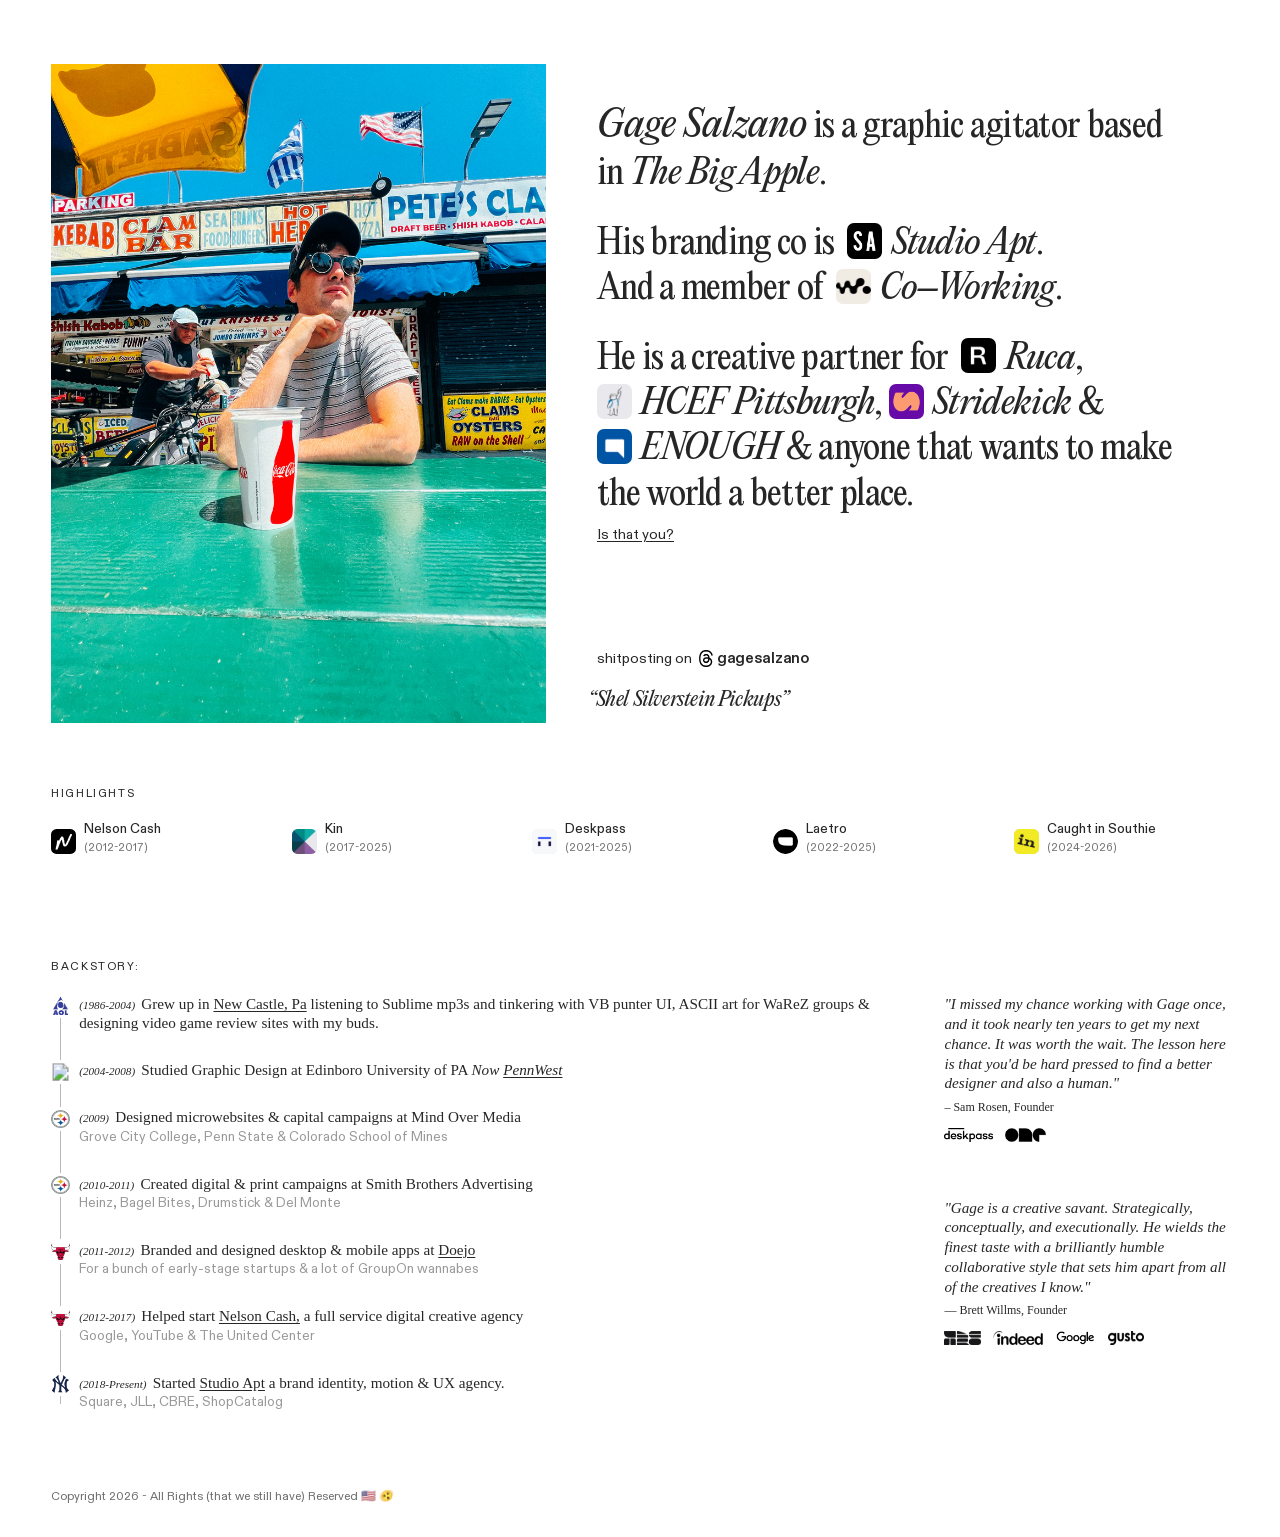
==== index.html @ 326da3ff "Align intro portrait with highlights and trim Co–Working copy. Co-authored-by: Cursor <cursoragent@c" ====
<!DOCTYPE html>
<html lang="en">
<head>
  <meta charset="UTF-8">
  <meta name="viewport" content="width=device-width, initial-scale=1.0">

  <!-- Google tag (gtag.js) -->
  <script async src="https://www.googletagmanager.com/gtag/js?id=G-MCFR2HFSX1"></script>
  <script>
    window.dataLayer = window.dataLayer || [];
    function gtag(){dataLayer.push(arguments);}
    gtag('js', new Date());
    gtag('config', 'G-MCFR2HFSX1', {
      page_title: document.title,
      page_location: window.location.href,
      send_page_view: true
    });
  </script>
  
  <!-- Primary Meta Tags -->
  <title>Gage Salzano – Creative Director</title>
  <meta name="title" content="Gage Salzano – Creative Director">
  <meta name="description" content="Brand & graphic designer based in New York City.">
  <meta name="author" content="Gage Salzano">
  <meta name="keywords" content="Gage Salzano, creative director, brand designer, graphic designer, New York City, Studio Apt, branding">
  <meta name="robots" content="index, follow">
  <meta name="theme-color" content="#ffffff">

  <!-- Open Graph / Facebook / iMessage / Slack -->
  <meta property="og:type" content="website">
  <meta property="og:site_name" content="Gage Salzano">
  <meta property="og:locale" content="en_US">
  <meta property="og:url" content="https://www.gagesalzano.com/">
  <meta property="og:title" content="Gage Salzano – Creative Director">
  <meta property="og:description" content="Brand & graphic designer based in New York City.">
  <meta property="og:image" content="https://www.gagesalzano.com/images/og-share.jpg">
  <meta property="og:image:secure_url" content="https://www.gagesalzano.com/images/og-share.jpg">
  <meta property="og:image:type" content="image/jpeg">
  <meta property="og:image:width" content="1200">
  <meta property="og:image:height" content="630">
  <meta property="og:image:alt" content="Gage Salzano at Coney Island">

  <!-- Twitter / X -->
  <meta name="twitter:card" content="summary_large_image">
  <meta name="twitter:title" content="Gage Salzano – Creative Director">
  <meta name="twitter:description" content="Brand & graphic designer based in New York City.">
  <meta name="twitter:image" content="https://www.gagesalzano.com/images/og-share.jpg">
  <meta name="twitter:image:alt" content="Gage Salzano at Coney Island">
  
  <!-- Favicon -->
  <link rel="icon" href="images/playstation-logo.ico" type="image/x-icon">
  <link rel="apple-touch-icon" href="images/playstation-logo.png">
  
  <!-- Canonical URL -->
  <link rel="canonical" href="https://www.gagesalzano.com/">
  
  <!-- Stylesheet -->
  <link rel="preload" href="fonts/DalaFlodaArabic-Medium-Web.woff2" as="font" type="font/woff2" crossorigin>
  <link rel="preload" href="fonts/Cargo-DiatypePlusVariable.woff2" as="font" type="font/woff2" crossorigin>
  <link rel="preload" href="fonts/PPEditorialNew-Italic.woff2" as="font" type="font/woff2" crossorigin>
  <link rel="stylesheet" href="css/styles.css?v=252">
</head>
<body>

<div class="container">
  <section class="intro">
    <div class="intro-header">
      <p class="intro-lede"><span class="lede-line"><span class="lede-name">Gage Salzano</span> <em class="lede-copy">is a graphic agitator based in</em> <span class="lede-city" id="lede-city" aria-live="polite">New York City</span>.</span><span class="lede-line"><em class="lede-copy">His branding co is</em> <a class="lede-link" href="https://www.studioapt.co" target="_blank" rel="noopener"><span class="lede-mark"><span class="lede-icon lede-icon--studio" aria-hidden="true"><img src="images/studioapt-mark.png" alt=""></span><span class="lede-title">Studio Apt</span></span></a>.<br><em class="lede-copy">And a member of</em> <a class="lede-link" href="https://coworking.fyi" target="_blank" rel="noopener"><span class="lede-mark"><span class="lede-icon lede-icon--coworking" aria-hidden="true"><img src="images/org-coworking.png?v=3" alt=""></span><span class="lede-title">Co–Working</span></span></a>.</span><span class="lede-line"><em class="lede-copy">He is a creative partner for</em> <a class="lede-link" href="https://www.ruca.co" target="_blank" rel="noopener"><span class="lede-mark"><span class="lede-icon" aria-hidden="true"><img src="images/org-ruca.png" alt=""></span><span class="lede-title">Ruca</span></span></a>, <a class="lede-link" href="https://homelessfund.org" target="_blank" rel="noopener"><span class="lede-mark"><span class="lede-icon lede-icon--hcef" aria-hidden="true"><img src="images/org-hcef.png?v=4" alt=""></span><span class="lede-title">HCEF Pittsburgh</span></span></a>, <a class="lede-link" href="https://www.stridekick.com" target="_blank" rel="noopener"><span class="lede-mark"><span class="lede-icon" aria-hidden="true"><img src="images/org-stridekick.jpg" alt=""></span><span class="lede-title">Stridekick</span></span></a> <em class="lede-copy">&</em> <a class="lede-link" href="https://www.enough2026.org" target="_blank" rel="noopener"><span class="lede-mark"><span class="lede-icon" aria-hidden="true"><img src="images/org-enough.png?v=2" alt=""></span><span class="lede-title">ENOUGH</span></span></a> <em class="lede-copy">& anyone that wants to make the world a better place.</em></span></p>
      <p class="closing-prompt"><a href="mailto:me@gagesalzano.com">Is that you?</a></p>
    </div>

    <aside class="intro-portrait">
      <figure class="portrait-figure">
        <div class="portrait-reveal">
          <img
            class="portrait-base"
            src="images/bioimage_display.jpg"
            srcset="images/bioimage_display.jpg 900w, images/bioimage_display_2x.jpg 1400w"
            sizes="(max-width: 900px) 100vw, 42vw"
            alt="Gage Salzano at Coney Island">
          <img
            class="portrait-alt"
            src="images/portrait-theylive.png?v=3"
            alt=""
            aria-hidden="true"
            decoding="async">
        </div>
      </figure>
    </aside>

    <a class="threads-post" id="threads-post" href="https://www.threads.com/@gagesalzano/post/DcQwWGxHKBl" target="_blank" rel="noopener">
      <span class="threads-label">
        <span class="threads-byline">shitposting on</span>
        <span class="threads-meta">
          <img src="images/threads-logo.png" alt="">
          <span class="threads-handle">gagesalzano</span>
        </span>
      </span>
      <span class="threads-quote" id="threads-quote"><span class="hang">“</span><span class="threads-quote-text" aria-live="polite">Shel Silverstein Pickups</span>”</span>
    </a>
  </section>

  <main class="content">

    <p class="section-title section-title--highlights">HIGHLIGHTS</p>

    <div class="clients-grid" aria-label="Organizations I've helped">
      <a href="https://www.nelsoncash.com" target="_blank" class="client-card">
        <span class="client-icon"><img src="images/org-nelsoncash.png?v=2" alt="Nelson Cash"></span>
        <span class="client-meta">
          <span class="client-name">Nelson Cash</span>
          <span class="client-date">(2012-2017)</span>
        </span>
        <span class="client-desc">Formed a design & marketing agency in Chicago that grew to 25+ people.</span>
      </a>

      <a href="https://www.kinhq.com" target="_blank" class="client-card">
        <span class="client-icon"><img src="images/org-kin.png" alt="Kin"></span>
        <span class="client-meta">
          <span class="client-name">Kin</span>
          <span class="client-date">(2017-2025)</span>
        </span>
        <span class="client-desc">Led product & marketing design for KinHR through a successful exit to Wagepoint.</span>
      </a>

      <a href="https://www.deskpass.com" target="_blank" class="client-card">
        <span class="client-icon"><img class="app-icon" src="images/org-deskpass.jpg" alt="Deskpass"></span>
        <span class="client-meta">
          <span class="client-name">Deskpass</span>
          <span class="client-date">(2021-2025)</span>
        </span>
        <span class="client-desc">Scaled design from a handful of cities to hundreds.</span>
      </a>

      <a href="https://www.laetro.com" target="_blank" class="client-card">
        <span class="client-icon client-icon--round"><img src="images/org-laetro.png?v=3" alt="Laetro"></span>
        <span class="client-meta">
          <span class="client-name">Laetro</span>
          <span class="client-date">(2022-2025)</span>
        </span>
        <span class="client-desc">Rebranded and supported design across many project teams.</span>
      </a>

      <a href="https://caughtinsouthie.com/" target="_blank" class="client-card">
        <span class="client-icon"><img src="images/org-cis.png?v=3" alt="Caught in Southie"></span>
        <span class="client-meta">
          <span class="client-name">Caught in Southie</span>
          <span class="client-date">(2024-2026)</span>
        </span>
        <span class="client-desc">Built a brand system for neighborhood expansion and ongoing marketing support.</span>
      </a>
    </div>

    <div class="bg-testimonials">
      <div class="bg-col">
        <p class="section-title">BACKSTORY:</p>

        <div class="timeline">
          <div class="timeline-item">
            <span class="timeline-date">(1986-2004)</span>
            <img src="images/AOL-logo.png" alt="AOL">
            Grew up in <a href="https://maps.app.goo.gl/Ko3u6KMEwzeQFgz67" target="_blank">New Castle, Pa</a> listening to Sublime mp3s and tinkering with VB punter UI, ASCII art for WaReZ groups & designing video game review sites with my buds.
          </div>

          <div class="timeline-item">
            <span class="timeline-date">(2004-2008)</span>
            <img src="images/edinboro-logo.jpg" alt="Edinboro">
            Studied Graphic Design at Edinboro University of PA <em>Now <a href="https://www.pennwest.edu" target="_blank">PennWest</a></em>
          </div>

          <div class="timeline-item">
            <span class="timeline-date">(2009)</span>
            <img src="images/steelers-logo.png" alt="Pittsburgh">
            Designed microwebsites & capital campaigns at Mind Over Media
            <br><span class="timeline-clients">Grove City College, Penn State & Colorado School of Mines</span>
          </div>

          <div class="timeline-item">
            <span class="timeline-date">(2010-2011)</span>
            <img src="images/steelers-logo.png" alt="Pittsburgh">
            Created digital & print campaigns at Smith Brothers Advertising
            <br><span class="timeline-clients">Heinz, Bagel Bites, Drumstick & Del Monte</span>
          </div>

          <div class="timeline-item">
            <span class="timeline-date">(2011-2012)</span>
            <img src="images/bulls-logo.png" alt="Chicago">
            Branded and designed desktop & mobile apps at <a href="https://doejo.com/" target="_blank">Doejo</a>
            <br><span class="timeline-clients">For a bunch of early-stage startups & a lot of GroupOn wannabes</span>
          </div>

          <div class="timeline-item">
            <span class="timeline-date">(2012-2017)</span>
            <img src="images/bulls-logo.png" alt="Chicago">
            Helped start <a href="https://www.nelsoncash.com/" target="_blank">Nelson Cash,</a> a full service digital creative agency
            <br><span class="timeline-clients">Google, YouTube & The United Center</span>
          </div>

          <div class="timeline-item">
            <span class="timeline-date">(2018-Present)</span>
            <img src="images/yankees-logo.png" alt="NYC">
            Started <a href="https://studioapt.co/" target="_blank">Studio Apt</a> a brand identity, motion & UX agency.
            <span class="timeline-clients">Square, JLL, CBRE, ShopCatalog</span>
          </div>
        </div>
      </div>

      <div class="testimonials-col">

        <div class="testimonials">
          <div class="testimonial">
            <p class="testimonial-quote">"I missed my chance working with Gage once, and it took nearly ten years to get my next chance. It was worth the wait. The lesson here is that you'd be hard pressed to find a better designer and also a human."</p>
            <p class="testimonial-author">– Sam Rosen, Founder</p>
            <div class="testimonial-logos">
              <img src="images/deskpass-logo.png" alt="Deskpass">
              <img src="images/one-design-logo.png" alt="One Design Company">
            </div>
          </div>

          <div class="testimonial">
            <p class="testimonial-quote">"Gage is a creative savant. Strategically, conceptually, and executionally. He wields the finest taste with a brilliantly humble collaborative style that sets him apart from all of the creatives I know."</p>
            <p class="testimonial-author">— Brett Willms, Founder</p>
            <div class="testimonial-logos">
              <img src="images/laetro-stacked-logo.png" alt="Laetro">
              <img src="images/indeed-logo.png" alt="Indeed">
              <img src="images/google-logo.png" alt="Google">
              <img src="images/gusto-logo.png" alt="Gusto">
            </div>
          </div>
        </div>
      </div>
    </div>

    <p class="footer"><span>Copyright 2026 - All Rights (that we still have) Reserved</span> 🇺🇸 🫨</p>
  </main>
</div>

<script>
(function () {
  var reveal = document.querySelector(".portrait-reveal");
  if (!reveal) return;

  function setPosition(clientX, clientY) {
    var rect = reveal.getBoundingClientRect();
    reveal.style.setProperty("--reveal-x", (clientX - rect.left) + "px");
    reveal.style.setProperty("--reveal-y", (clientY - rect.top) + "px");
  }

  function show() {
    reveal.classList.add("is-hovering");
  }

  function hide() {
    reveal.classList.remove("is-hovering");
  }

  reveal.addEventListener("mousemove", function (event) {
    setPosition(event.clientX, event.clientY);
    show();
  });

  reveal.addEventListener("mouseleave", hide);

  reveal.addEventListener("touchstart", function (event) {
    if (!event.touches.length) return;
    var touch = event.touches[0];
    setPosition(touch.clientX, touch.clientY);
    show();
  }, { passive: true });

  reveal.addEventListener("touchmove", function (event) {
    if (!event.touches.length) return;
    var touch = event.touches[0];
    setPosition(touch.clientX, touch.clientY);
    event.preventDefault();
  }, { passive: false });

  reveal.addEventListener("touchend", hide);
  reveal.addEventListener("touchcancel", hide);
})();

(function () {
  var postLink = document.getElementById("threads-post");
  var quoteText = document.querySelector(".threads-quote-text");
  if (!postLink || !quoteText) return;

  fetch("/api/threads-latest")
    .then(function (response) {
      if (!response.ok) throw new Error("Threads fetch failed");
      return response.json();
    })
    .then(function (data) {
      var posts = data.posts || (data.text && data.url ? [{ text: data.text, url: data.url }] : []);
      if (!posts.length) return;

      function showPost(index) {
        var post = posts[index];
        quoteText.textContent = post.text.replace(/\s+/g, " ").trim();
        postLink.href = post.url;
      }

      showPost(0);

      if (posts.length < 2) return;
      if (window.matchMedia("(prefers-reduced-motion: reduce)").matches) return;

      var index = 0;
      setInterval(function () {
        index = (index + 1) % posts.length;
        showPost(index);
      }, 4000);
    })
    .catch(function () {
      /* Keep the static fallback quote if the API is unavailable. */
    });
})();

(function () {
  var cityEl = document.getElementById("lede-city");
  if (!cityEl) return;

  var cities = [
    "New York City",
    "The Big Apple",
    "Gotham",
    "The City That Never Sleeps",
    "The City So Nice They Named It Twice",
    "The Concrete Jungle"
  ];
  var index = 0;

  if (window.matchMedia("(prefers-reduced-motion: reduce)").matches) return;

  setInterval(function () {
    index = (index + 1) % cities.length;
    cityEl.textContent = cities[index];
  }, 2800);
})();
</script>

</body>
</html>
---- css/styles.css ----
@font-face {
  font-family: "Guyot Text";
  src: url("https://type.cargo.site/files/GuyotText-Regular.woff") format("woff");
  font-style: normal;
  font-weight: normal;
}
@font-face {
  font-family: "Guyot Text";
  src: url("https://type.cargo.site/files/GuyotText-Italic.woff") format("woff");
  font-style: italic;
  font-weight: normal;
}
@font-face {
  font-family: "Diatype Variable";
  src: url("../fonts/Cargo-DiatypePlusVariable.woff2") format("woff2-variations"),
       url("../fonts/Cargo-DiatypePlusVariable.woff2") format("woff2");
  font-style: normal;
  font-weight: 200 1000;
  font-display: swap;
}
@font-face {
  font-family: "Dala Floda";
  src: url("../fonts/DalaFlodaArabic-Medium-Web.woff2") format("woff2");
  font-style: normal;
  font-weight: 400 700;
  font-display: swap;
}
@font-face {
  font-family: "Control Upright";
  src: url("../fonts/ControlUpright-Regular-Web.woff2") format("woff2");
  font-style: normal;
  font-weight: 400;
  font-display: swap;
}
@font-face {
  font-family: "PP Editorial New";
  src: url("../fonts/PPEditorialNew-Variable.woff2") format("woff2-variations"),
       url("../fonts/PPEditorialNew-Variable.woff2") format("woff2");
  font-style: normal;
  font-weight: 100 900;
  font-display: swap;
}
@font-face {
  font-family: "PP Editorial New";
  src: url("../fonts/PPEditorialNew-Italic.woff2") format("woff2");
  font-style: italic;
  font-weight: 400;
  font-display: swap;
}

* { box-sizing: border-box; margin: 0; padding: 0; }

:root {
  --page-pad-x: clamp(1.25rem, 4vw, 5rem);
  --page-pad-top: clamp(1.75rem, 5vw, 5rem);
  --page-pad-bottom: clamp(1.5rem, 3vw, 2rem);
  --intro-gap: clamp(1.5rem, 4vw, 5rem);
  --intro-line-gap: 1.5rem;
  --intro-lede-size: clamp(1.5rem, 3.8vw, 2.15rem);
  --lede-icon-size: clamp(1.68rem, 3.8vw, 2.2rem);
  --threads-size: clamp(1.05rem, 2.4vw, 1.25rem);
  --link-highlight: rgba(255, 248, 170, 0.85);
}

html, body {
  min-height: 100vh;
  max-width: 100%;
  overflow-x: clip;
  font-family: "Guyot Text", Georgia, serif;
  font-size: 16px;
  line-height: 1.45;
  color: rgba(0, 0, 0, 0.85);
  background: #fff;
  -webkit-font-smoothing: antialiased;
}

a {
  color: inherit;
  text-decoration: none;
}

a:active { opacity: 0.7; }

.content a:not(.client-card),
.closing-prompt a {
  box-decoration-break: clone;
  -webkit-box-decoration-break: clone;
  text-decoration: underline;
  text-underline-offset: 0.12em;
  transition: background-color 0.15s ease, color 0.15s ease;
}

.content a:not(.client-card):hover,
.content a:not(.client-card):focus-visible,
.closing-prompt a:hover,
.closing-prompt a:focus-visible {
  color: #000;
  background: var(--link-highlight);
  text-decoration: none;
}

.threads-post:hover,
.threads-post:focus-visible {
  color: inherit;
}

.container {
  width: 100%;
  max-width: 1400px;
  margin: 0 auto;
  padding: var(--page-pad-top) var(--page-pad-x) var(--page-pad-bottom);
  overflow-x: clip;
}

.intro {
  display: grid;
  grid-template-columns: minmax(0, 42%) minmax(0, 1fr);
  grid-template-rows: auto 1fr;
  grid-template-areas:
    "portrait header"
    "portrait threads";
  column-gap: var(--intro-gap);
  row-gap: 0.35rem;
  align-items: stretch;
  margin-bottom: 0;
  min-width: 0;
}

.intro-header {
  grid-area: header;
  display: flex;
  flex-direction: column;
  padding-top: clamp(0rem, 3vw, 3.5rem);
  padding-right: clamp(0rem, 3vw, 5rem);
  min-width: 0;
}

.intro-portrait {
  grid-area: portrait;
  min-width: 0;
  padding-left: 0;
  display: flex;
  flex-direction: column;
  justify-content: flex-end;
}

.portrait-figure {
  display: flex;
  flex-direction: column;
  align-items: flex-start;
  margin: 0;
  width: 100%;
}

.portrait-reveal {
  --reveal-x: -9999px;
  --reveal-y: -9999px;
  --reveal-r: clamp(5.5rem, 11vw, 8rem);
  position: relative;
  display: grid;
  width: 100%;
  aspect-ratio: 3 / 4;
  touch-action: none;
  -webkit-user-select: none;
  user-select: none;
}

.portrait-reveal img {
  grid-area: 1 / 1;
  width: 100%;
  height: 100%;
  display: block;
  object-fit: cover;
  object-position: center center;
}

.portrait-alt {
  pointer-events: none;
  -webkit-mask-image: radial-gradient(
    circle var(--reveal-r) at var(--reveal-x) var(--reveal-y),
    #000 0%,
    #000 82%,
    rgba(0, 0, 0, 0.45) 94%,
    transparent 100%
  );
  mask-image: radial-gradient(
    circle var(--reveal-r) at var(--reveal-x) var(--reveal-y),
    #000 0%,
    #000 82%,
    rgba(0, 0, 0, 0.45) 94%,
    transparent 100%
  );
  opacity: 0;
  transition: opacity 0.15s ease;
}

.portrait-reveal.is-hovering .portrait-alt {
  opacity: 1;
}

.intro-portrait picture {
  display: block;
  width: 100%;
}

.intro-portrait img {
  width: 100%;
  height: auto;
  display: block;
  object-fit: contain;
}

.photo-credit {
  margin-top: 0.35rem;
  font-family: "Diatype Variable", sans-serif;
  font-size: 0.75rem;
  color: rgba(0, 0, 0, 0.85);
}

.orgs-intro {
  font-family: "Diatype Variable", sans-serif;
  font-size: 0.9rem;
  line-height: 1.45;
  color: rgba(0, 0, 0, 0.85);
  margin: 5rem 0 1.25rem 0;
  max-width: 50%;
  text-align: left;
}

.threads-post {
  grid-area: threads;
  display: flex;
  flex-direction: column;
  align-items: flex-start;
  align-self: end;
  gap: 0.85rem;
  max-width: min(22rem, 100%);
  text-decoration: none;
  color: inherit;
  margin: 0 0 0 -1rem;
  border-radius: 12px;
  padding: 0.55rem 0.75rem 0.65rem 1rem;
  box-sizing: border-box;
  transition: background-color 0.15s ease;
}

.threads-post:hover,
.threads-post:focus-visible {
  background: var(--link-highlight);
}

.threads-label {
  display: inline-flex;
  flex-direction: row;
  flex-wrap: wrap;
  align-items: center;
  gap: 0.35rem;
}

.threads-byline {
  display: inline;
  font-family: "Diatype Variable", sans-serif;
  font-size: 0.9rem;
  font-style: normal;
  font-weight: 400;
  line-height: 1.35;
  color: rgba(0, 0, 0, 0.85);
  margin: 0;
}

.threads-meta {
  display: inline-flex;
  align-items: center;
  gap: 0.15rem;
  font-family: "Diatype Variable", sans-serif;
  font-size: 0.9rem;
  font-style: normal;
  font-weight: 400;
  line-height: 1.35;
  color: rgba(0, 0, 0, 0.85);
  margin: 0;
}

.threads-meta img {
  height: 1.05rem;
  width: auto;
  display: block;
}

.threads-handle {
  font-weight: 650;
  font-size: 1.08em;
  letter-spacing: -0.01em;
}

.threads-quote {
  display: block;
  font-family: "PP Editorial New", Georgia, serif;
  font-size: var(--threads-size);
  font-style: italic;
  font-weight: 400;
  line-height: 1.25;
  letter-spacing: -0.02em;
  color: rgba(0, 0, 0, 0.85);
  margin: 0.35rem 0 0 0;
  text-align: left;
}

.threads-quote .hang {
  margin-left: -0.45em;
}

.content {
  width: 100%;
  max-width: 100%;
  min-width: 0;
  overflow-x: clip;
}

h2 {
  font-family: "Dala Floda", Georgia, serif;
  font-weight: 500;
  font-size: 1.75rem;
  line-height: 1.05;
  letter-spacing: -0.01em;
  text-transform: lowercase;
  color: rgba(0, 0, 0, 0.85);
  margin-bottom: 1.1rem;
}

.intro-lede {
  font-family: "PP Editorial New", Georgia, serif;
  font-style: normal;
  font-weight: 400;
  font-size: var(--intro-lede-size);
  line-height: 1.32;
  letter-spacing: -0.02em;
  color: rgba(0, 0, 0, 0.85);
  margin: 0;
  max-width: 100%;
  min-width: 0;
  overflow-wrap: anywhere;
}

.lede-name {
  font-family: inherit;
  font-style: italic;
  font-weight: 400;
  font-size: 1.1em;
  letter-spacing: -0.01em;
  color: rgba(0, 0, 0, 0.85);
}

.lede-copy {
  font-style: normal;
  font-weight: 400;
}

.lede-copy:has(+ .lede-link) {
  margin-right: 0.18em;
}

.lede-city {
  font-style: italic;
  font-weight: 400;
  white-space: nowrap;
}

.lede-line {
  display: block;
}

.intro-lede > .lede-line + .lede-line {
  margin-top: var(--intro-line-gap);
}

.lede-link {
  position: relative;
  display: inline;
  padding: 0;
  margin: 0;
  white-space: nowrap;
  z-index: 0;
}

.lede-link::before {
  content: "";
  position: absolute;
  z-index: -1;
  border-radius: 10px;
  top: -0.22em;
  bottom: -0.1em;
  left: calc(-0.1em - 2px);
  right: calc(-0.1em - 2px);
  transform: translateY(-2px);
  background: transparent;
  transition: background-color 0.15s ease;
}

.lede-link:hover,
.lede-link:focus-visible {
  color: #000;
}

.lede-link:hover::before,
.lede-link:focus-visible::before {
  background: var(--link-highlight);
}

.lede-mark {
  display: inline;
  white-space: nowrap;
  vertical-align: baseline;
}

.lede-mark .lede-icon {
  display: inline-block;
  vertical-align: -0.14em;
  margin-right: 0.24em;
}

.lede-title {
  display: inline;
  font-style: italic;
}

.lede-icon {
  --lede-icon: var(--lede-icon-size);
  display: inline-block;
  vertical-align: -0.14em;
  width: var(--lede-icon);
  height: var(--lede-icon);
  margin: 0;
  border-radius: 7px;
  overflow: hidden;
  background: #e8e8ed;
  flex-shrink: 0;
}

.lede-icon img,
.lede-icon svg {
  width: 100%;
  height: 100%;
  display: block;
  object-fit: cover;
}

.lede-icon--contain {
  background: #fff;
}

.lede-icon--contain img {
  object-fit: contain;
  padding: 0.08rem;
  box-sizing: border-box;
}

.lede-icon--studio {
  background: #111;
}

.lede-icon--coworking {
  background: #f0ebe3;
}

.lede-icon--coworking img {
  object-fit: contain;
}

.lede-icon--hcef img {
  object-fit: contain;
  padding: 7%;
  box-sizing: border-box;
}

.lede-icon--mail {
  background: rgba(0, 0, 0, 0.85);
  color: #fff;
}

.lede-icon--mail svg {
  width: 70%;
  height: 70%;
}

hr {
  border: none;
  height: 1px;
  background: rgba(0, 0, 0, 0.85);
  margin: 6.5rem 0 0.5rem 0;
}

.content > hr:first-child {
  margin-top: 5rem;
}

.section-title {
  font-family: "Diatype Variable", sans-serif;
  font-weight: 400;
  font-size: 0.72rem;
  line-height: 1.2;
  letter-spacing: 0.14em;
  color: rgba(0, 0, 0, 0.85);
  margin-top: 0;
  margin-bottom: 1.25rem;
}

.section-title--highlights {
  margin-top: var(--page-pad-top);
}

.clients-grid {
  display: grid;
  grid-template-columns: repeat(5, minmax(0, 1fr));
  align-items: start;
  width: 100%;
  max-width: 100%;
  column-gap: clamp(0.75rem, 2vw, 2rem);
  row-gap: clamp(1rem, 2.5vw, 1.25rem);
  margin: 0 0 clamp(1.5rem, 4vw, 2.5rem);
}

.client-card {
  position: relative;
  display: flex;
  flex-direction: row;
  flex-wrap: wrap;
  align-items: flex-end;
  width: 100%;
  min-width: 0;
  gap: 0.35rem 0.5rem;
  text-align: left;
  text-decoration: none;
  padding-bottom: 0.25rem;
  overflow: visible;
}

.client-icon {
  --icon-size: 25px;
  position: relative;
  display: flex;
  align-items: center;
  justify-content: center;
  width: var(--icon-size);
  height: var(--icon-size);
  margin: 0;
  flex-shrink: 0;
  /* Apple continuous-corner approximation */
  border-radius: calc(var(--icon-size) * 0.2237);
  overflow: hidden;
  isolation: isolate;
  background: #e8e8ed;
  border: none;
  box-shadow: none;
  transition: transform 0.25s cubic-bezier(0.22, 1, 0.36, 1);
}

.client-card:hover .client-icon {
  transform: translateY(-1px) scale(1.03);
  box-shadow: none;
}

.client-icon--round {
  border-radius: 50%;
}

.client-card img {
  width: 100%;
  height: 100%;
  aspect-ratio: 1;
  object-fit: cover;
  border-radius: 0;
  margin-bottom: 0;
  pointer-events: none;
  display: block;
  background: transparent;
  position: relative;
  z-index: 1;
}

.client-card img.app-icon {
  width: 100%;
  height: 100%;
  object-fit: cover;
  border-radius: 0;
}

.client-card:hover,
.client-card:focus-visible {
  z-index: 3;
}

.client-meta {
  display: flex;
  flex-direction: column;
  justify-content: flex-end;
  flex-shrink: 0;
}

.client-name {
  font-family: "Diatype Variable", sans-serif;
  font-weight: 450;
  font-size: 0.85rem;
  color: rgba(0, 0, 0, 0.85);
  display: block;
  margin: 0;
  line-height: 1.25;
  text-align: left;
  white-space: normal;
  overflow-wrap: anywhere;
}

.client-date {
  font-family: "Diatype Variable", sans-serif;
  font-style: normal;
  font-size: 0.7rem;
  color: rgba(0, 0, 0, 0.55);
  display: block;
  margin-top: 0.15rem;
  line-height: 1.2;
  text-align: left;
}

.client-desc {
  position: absolute;
  top: 100%;
  left: 0;
  z-index: 4;
  width: auto;
  max-width: min(20rem, 100%);
  margin: 0.4rem 0 0;
  padding: 0;
  font-family: "Guyot Text", Georgia, serif;
  font-size: 0.95rem;
  line-height: 1.25;
  color: rgba(0, 0, 0, 0.85);
  text-align: left;
  overflow-wrap: anywhere;
  opacity: 0;
  visibility: hidden;
  pointer-events: none;
  transition: opacity 0.18s ease, visibility 0.18s ease;
}

.client-card:last-child .client-desc {
  left: 0;
  right: auto;
  text-align: left;
}

.client-card:hover .client-desc,
.client-card:focus-visible .client-desc {
  opacity: 1;
  visibility: visible;
}

@media (prefers-reduced-motion: reduce) {
  .client-icon,
  .client-desc {
    transition: none;
  }
}

.timeline {
  position: relative;
  padding-left: 1.75rem;
}

.timeline::before {
  content: "";
  position: absolute;
  left: 0.55rem;
  top: 0.45rem;
  bottom: 0.45rem;
  width: 1px;
  background: rgba(0, 0, 0, 0.28);
}

.timeline-item {
  position: relative;
  margin-bottom: 1.75rem;
  font-family: "Guyot Text", serif;
  font-size: 0.95rem;
  line-height: 1.25;
}

.timeline-item:last-child {
  margin-bottom: 0;
}

.timeline-item img {
  position: absolute;
  left: -1.75rem;
  top: 0.15em;
  width: 1.15rem;
  height: 1.15rem;
  margin: 0;
  object-fit: contain;
  display: block;
  background: #fff;
  box-shadow: 0 0 0 3px #fff;
}

.timeline-date {
  font-style: italic;
  font-size: 0.7rem;
  color: rgba(0, 0, 0, 0.85);
  margin-right: 0.15rem;
}

.timeline-clients {
  font-family: "Diatype Variable", sans-serif;
  font-size: 0.85rem;
  color: rgba(0, 0, 0, 0.4);
  display: block;
  margin-top: 0.15rem;
}

.bg-testimonials {
  display: grid;
  grid-template-columns: minmax(0, 3fr) minmax(0, 1fr);
  gap: clamp(1.5rem, 4vw, 2.5rem);
  align-items: start;
  margin-top: clamp(3rem, 8vw, 7rem);
  min-width: 0;
}

.bg-testimonials > * > hr {
  margin-top: 3.5rem;
}

.bg-col {
  padding-right: 1.5rem;
}

.testimonials-col {
  padding-top: calc(0.72rem * 1.2 + 1.25rem);
}

.bg-col .timeline-item:last-child {
  margin-bottom: 0;
}

.testimonials {
  display: grid;
  grid-template-columns: 1fr;
  gap: 3.5rem;
  margin: 0;
}

.testimonial-quote {
  font-family: "Guyot Text", serif;
  font-size: 0.95rem;
  font-style: italic;
  line-height: 1.3;
  margin-bottom: 0.35rem;
}

.testimonial-author {
  font-size: 12px;
  margin-bottom: 0.75rem;
}

.testimonial-logos {
  display: flex;
  gap: 0.75rem;
  align-items: center;
}

.testimonial-logos img {
  height: 0.85rem;
  width: auto;
}

.contact-row {
  display: grid;
  grid-template-columns: repeat(3, 1fr);
  gap: 0.75rem;
  margin-top: 0.5rem;
  margin-bottom: 0.5rem;
}

.contact-label {
  font-family: "Diatype Variable", sans-serif;
  font-size: 0.9rem;
  color: rgba(0, 0, 0, 0.85);
  display: block;
  margin-bottom: 0;
  line-height: 1.2;
}

.contact-row a {
  display: block;
  font-size: 0.95rem;
  line-height: 1.2;
}

.contact-row img {
  height: 1rem;
  width: auto;
  vertical-align: middle;
  margin-right: 0.2rem;
}

.closing-cta {
  font-family: "Diatype Variable", sans-serif;
  font-size: 0.9rem;
  margin-top: 1.25rem;
  margin-bottom: 0;
}

.closing-cta a {
  color: inherit;
}

.closing-prompt {
  font-family: "Diatype Variable", sans-serif;
  font-size: 0.9rem;
  margin-top: 0.45rem;
  margin-bottom: 0;
}

.closing-prompt a {
  color: inherit;
}

.footer {
  font-family: "Diatype Variable", sans-serif;
  font-size: 0.75rem;
  color: inherit;
  font-style: normal;
  margin-top: clamp(2.5rem, 6vw, 5rem);
  margin-bottom: 0;
}

.footer span {
  color: #6e6e6e;
}

@media (max-width: 1200px) {
  :root {
    --intro-lede-size: clamp(1.32rem, 2.85vw, 1.75rem);
    --lede-icon-size: clamp(1.45rem, 2.85vw, 1.8rem);
    --intro-gap: clamp(1.25rem, 3vw, 3rem);
  }

  .clients-grid {
    grid-template-columns: repeat(3, minmax(0, 1fr));
    row-gap: 1.75rem;
  }

  .intro {
    grid-template-columns: minmax(0, 44%) minmax(0, 1fr);
    align-items: start;
  }

  .intro-portrait {
    justify-content: flex-start;
  }

  .portrait-figure {
    align-items: flex-start;
  }

  .intro-header {
    padding-top: 0;
    padding-right: 0;
    min-height: 0;
  }

  .client-card {
    flex-wrap: wrap;
    align-items: flex-start;
  }

  .client-meta {
    flex: 1;
    min-width: 0;
  }

  .client-desc {
    flex: 0 0 100%;
    position: static;
    width: 100%;
    max-width: 100%;
    max-height: 0;
    margin: 0;
    opacity: 0;
    overflow: hidden;
    pointer-events: none;
    transition: opacity 0.18s ease, max-height 0.22s ease, margin 0.18s ease;
  }

  .client-card:hover .client-desc,
  .client-card:focus-visible .client-desc {
    max-height: 8rem;
    margin-top: 0.4rem;
    opacity: 1;
  }
}

@media (max-width: 900px) {
  .intro {
    grid-template-columns: 1fr;
    grid-template-rows: auto;
    grid-template-areas:
      "header"
      "portrait"
      "threads";
    gap: 1.5rem;
  }

  .intro-portrait {
    padding-left: 0;
    justify-content: flex-start;
  }

  .portrait-figure {
    align-items: flex-start;
  }

  .intro-header {
    padding-top: 0;
    padding-right: 0;
  }

  .threads-post {
    align-self: flex-start;
    margin: 0 0 0 -1rem;
  }

  .clients-grid {
    grid-template-columns: repeat(2, minmax(0, 1fr));
    gap: 1.25rem 1rem;
  }

  .bg-testimonials {
    grid-template-columns: 1fr;
    gap: 2.5rem;
  }

  .bg-col {
    padding-right: 0;
  }

  .testimonials-col {
    padding-top: 0;
  }

  .testimonials {
    gap: 2rem;
  }

  .contact-row {
    grid-template-columns: 1fr;
    gap: 1.25rem;
  }

  hr,
  .content > hr:first-child {
    margin-top: clamp(2.5rem, 8vw, 5rem);
  }
}

@media (max-width: 600px) {
  :root {
    --intro-lede-size: clamp(1.32rem, 6.8vw, 1.65rem);
    --lede-icon-size: clamp(1.5rem, 6.8vw, 1.9rem);
  }

  .clients-grid {
    grid-template-columns: 1fr;
    gap: 1.5rem;
  }

  .client-card {
    align-items: flex-start;
    padding-bottom: 0.75rem;
  }

  .client-name {
    font-size: 0.9rem;
  }

  .timeline {
    padding-left: 1.5rem;
  }

  .timeline-item img {
    left: -1.5rem;
  }
}

@media (hover: none), (pointer: coarse) {
  .client-desc {
    position: static;
    opacity: 1;
    visibility: visible;
    pointer-events: auto;
    margin-top: 0.35rem;
    max-width: 100%;
  }

  .client-card:last-child .client-desc {
    left: auto;
    right: auto;
    text-align: left;
  }

  .client-card:hover .client-icon {
    transform: none;
  }
}
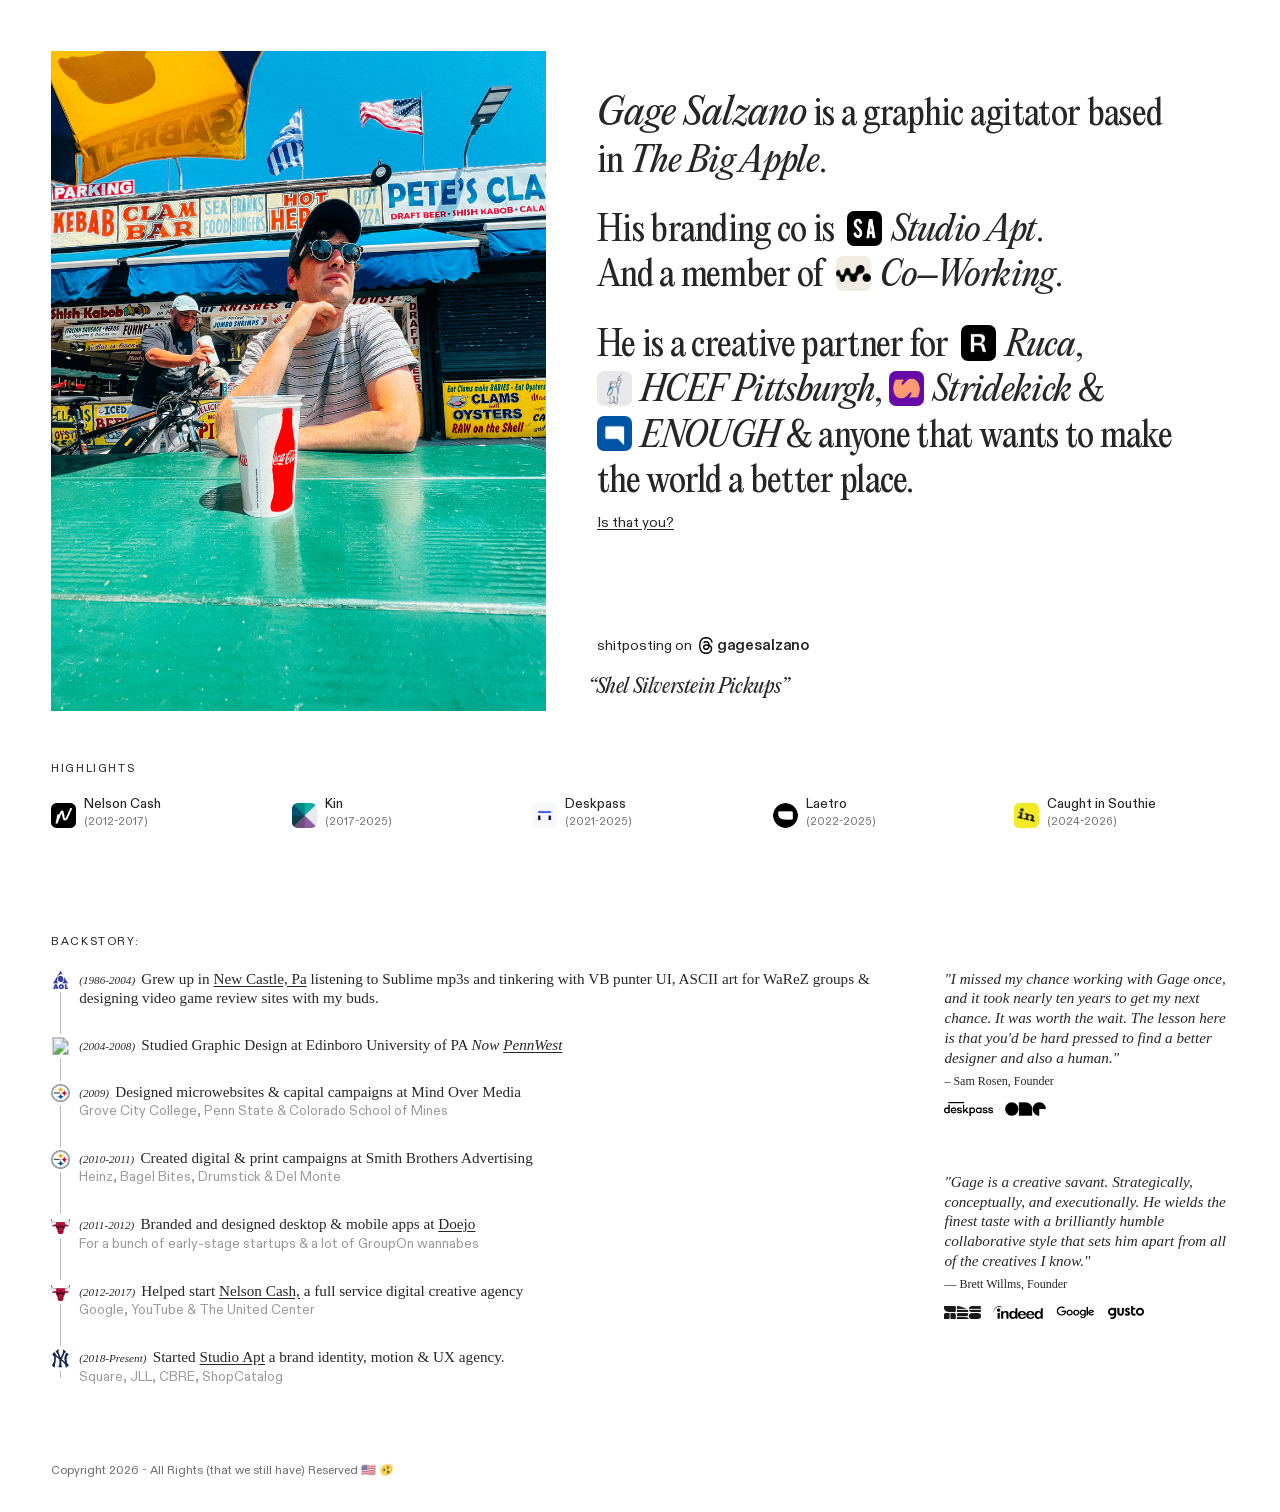
==== commit 4643f6f1: "Match top page padding to horizontal inset for portrait alignment. Co-authored-by: Cursor <cursorage" ====
--- a/index.html
+++ b/index.html
@@ -58,7 +58,7 @@
   <link rel="preload" href="fonts/DalaFlodaArabic-Medium-Web.woff2" as="font" type="font/woff2" crossorigin>
   <link rel="preload" href="fonts/Cargo-DiatypePlusVariable.woff2" as="font" type="font/woff2" crossorigin>
   <link rel="preload" href="fonts/PPEditorialNew-Italic.woff2" as="font" type="font/woff2" crossorigin>
-  <link rel="stylesheet" href="css/styles.css?v=252">
+  <link rel="stylesheet" href="css/styles.css?v=253">
 </head>
 <body>
 
--- a/css/styles.css
+++ b/css/styles.css
@@ -52,7 +52,7 @@
 
 :root {
   --page-pad-x: clamp(1.25rem, 4vw, 5rem);
-  --page-pad-top: clamp(1.75rem, 5vw, 5rem);
+  --page-pad-top: var(--page-pad-x);
   --page-pad-bottom: clamp(1.5rem, 3vw, 2rem);
   --intro-gap: clamp(1.5rem, 4vw, 5rem);
   --intro-line-gap: 1.5rem;
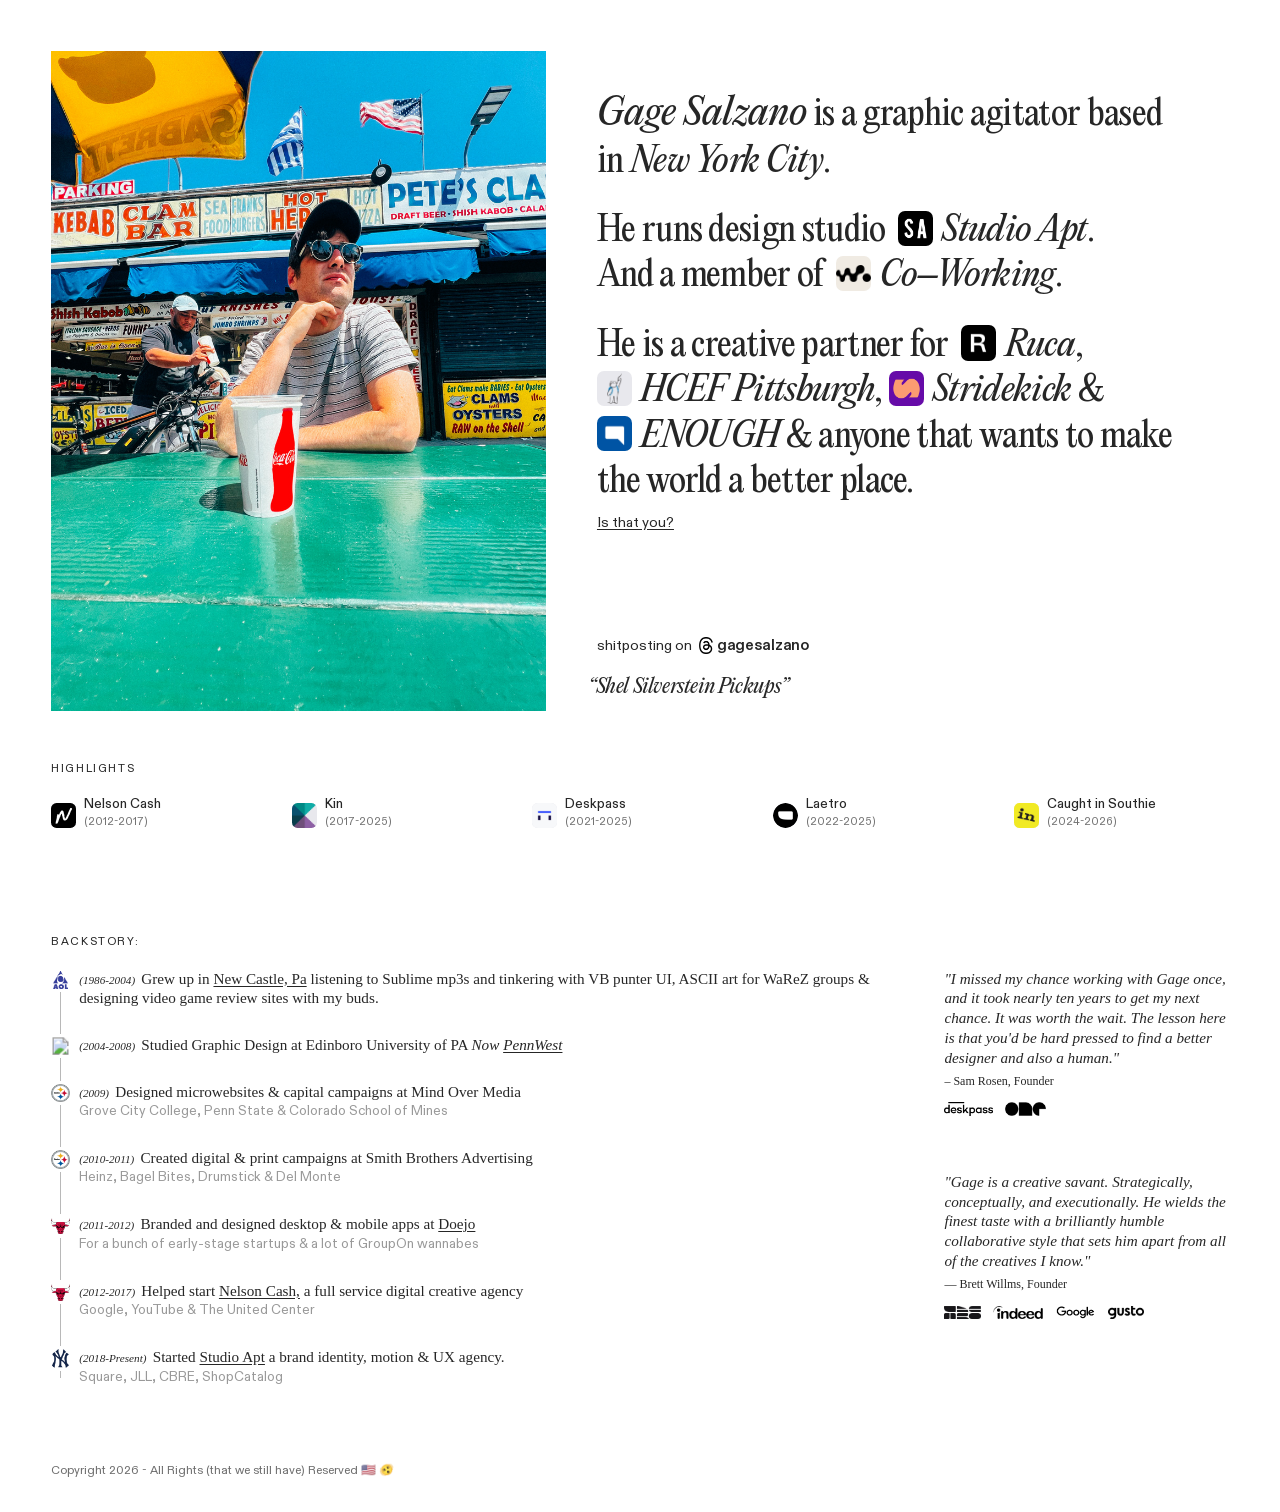
==== commit 002f393a: "Update Studio Apt intro line to "He runs design studio". Co-authored-by: Cursor <cursoragent@cursor." ====
--- a/index.html
+++ b/index.html
@@ -65,7 +65,7 @@
 <div class="container">
   <section class="intro">
     <div class="intro-header">
-      <p class="intro-lede"><span class="lede-line"><span class="lede-name">Gage Salzano</span> <em class="lede-copy">is a graphic agitator based in</em> <span class="lede-city" id="lede-city" aria-live="polite">New York City</span>.</span><span class="lede-line"><em class="lede-copy">His branding co is</em> <a class="lede-link" href="https://www.studioapt.co" target="_blank" rel="noopener"><span class="lede-mark"><span class="lede-icon lede-icon--studio" aria-hidden="true"><img src="images/studioapt-mark.png" alt=""></span><span class="lede-title">Studio Apt</span></span></a>.<br><em class="lede-copy">And a member of</em> <a class="lede-link" href="https://coworking.fyi" target="_blank" rel="noopener"><span class="lede-mark"><span class="lede-icon lede-icon--coworking" aria-hidden="true"><img src="images/org-coworking.png?v=3" alt=""></span><span class="lede-title">Co–Working</span></span></a>.</span><span class="lede-line"><em class="lede-copy">He is a creative partner for</em> <a class="lede-link" href="https://www.ruca.co" target="_blank" rel="noopener"><span class="lede-mark"><span class="lede-icon" aria-hidden="true"><img src="images/org-ruca.png" alt=""></span><span class="lede-title">Ruca</span></span></a>, <a class="lede-link" href="https://homelessfund.org" target="_blank" rel="noopener"><span class="lede-mark"><span class="lede-icon lede-icon--hcef" aria-hidden="true"><img src="images/org-hcef.png?v=4" alt=""></span><span class="lede-title">HCEF Pittsburgh</span></span></a>, <a class="lede-link" href="https://www.stridekick.com" target="_blank" rel="noopener"><span class="lede-mark"><span class="lede-icon" aria-hidden="true"><img src="images/org-stridekick.jpg" alt=""></span><span class="lede-title">Stridekick</span></span></a> <em class="lede-copy">&</em> <a class="lede-link" href="https://www.enough2026.org" target="_blank" rel="noopener"><span class="lede-mark"><span class="lede-icon" aria-hidden="true"><img src="images/org-enough.png?v=2" alt=""></span><span class="lede-title">ENOUGH</span></span></a> <em class="lede-copy">& anyone that wants to make the world a better place.</em></span></p>
+      <p class="intro-lede"><span class="lede-line"><span class="lede-name">Gage Salzano</span> <em class="lede-copy">is a graphic agitator based in</em> <span class="lede-city" id="lede-city" aria-live="polite">New York City</span>.</span><span class="lede-line"><em class="lede-copy">He runs design studio</em> <a class="lede-link" href="https://www.studioapt.co" target="_blank" rel="noopener"><span class="lede-mark"><span class="lede-icon lede-icon--studio" aria-hidden="true"><img src="images/studioapt-mark.png" alt=""></span><span class="lede-title">Studio Apt</span></span></a>.<br><em class="lede-copy">And a member of</em> <a class="lede-link" href="https://coworking.fyi" target="_blank" rel="noopener"><span class="lede-mark"><span class="lede-icon lede-icon--coworking" aria-hidden="true"><img src="images/org-coworking.png?v=3" alt=""></span><span class="lede-title">Co–Working</span></span></a>.</span><span class="lede-line"><em class="lede-copy">He is a creative partner for</em> <a class="lede-link" href="https://www.ruca.co" target="_blank" rel="noopener"><span class="lede-mark"><span class="lede-icon" aria-hidden="true"><img src="images/org-ruca.png" alt=""></span><span class="lede-title">Ruca</span></span></a>, <a class="lede-link" href="https://homelessfund.org" target="_blank" rel="noopener"><span class="lede-mark"><span class="lede-icon lede-icon--hcef" aria-hidden="true"><img src="images/org-hcef.png?v=4" alt=""></span><span class="lede-title">HCEF Pittsburgh</span></span></a>, <a class="lede-link" href="https://www.stridekick.com" target="_blank" rel="noopener"><span class="lede-mark"><span class="lede-icon" aria-hidden="true"><img src="images/org-stridekick.jpg" alt=""></span><span class="lede-title">Stridekick</span></span></a> <em class="lede-copy">&</em> <a class="lede-link" href="https://www.enough2026.org" target="_blank" rel="noopener"><span class="lede-mark"><span class="lede-icon" aria-hidden="true"><img src="images/org-enough.png?v=2" alt=""></span><span class="lede-title">ENOUGH</span></span></a> <em class="lede-copy">& anyone that wants to make the world a better place.</em></span></p>
       <p class="closing-prompt"><a href="mailto:me@gagesalzano.com">Is that you?</a></p>
     </div>
 
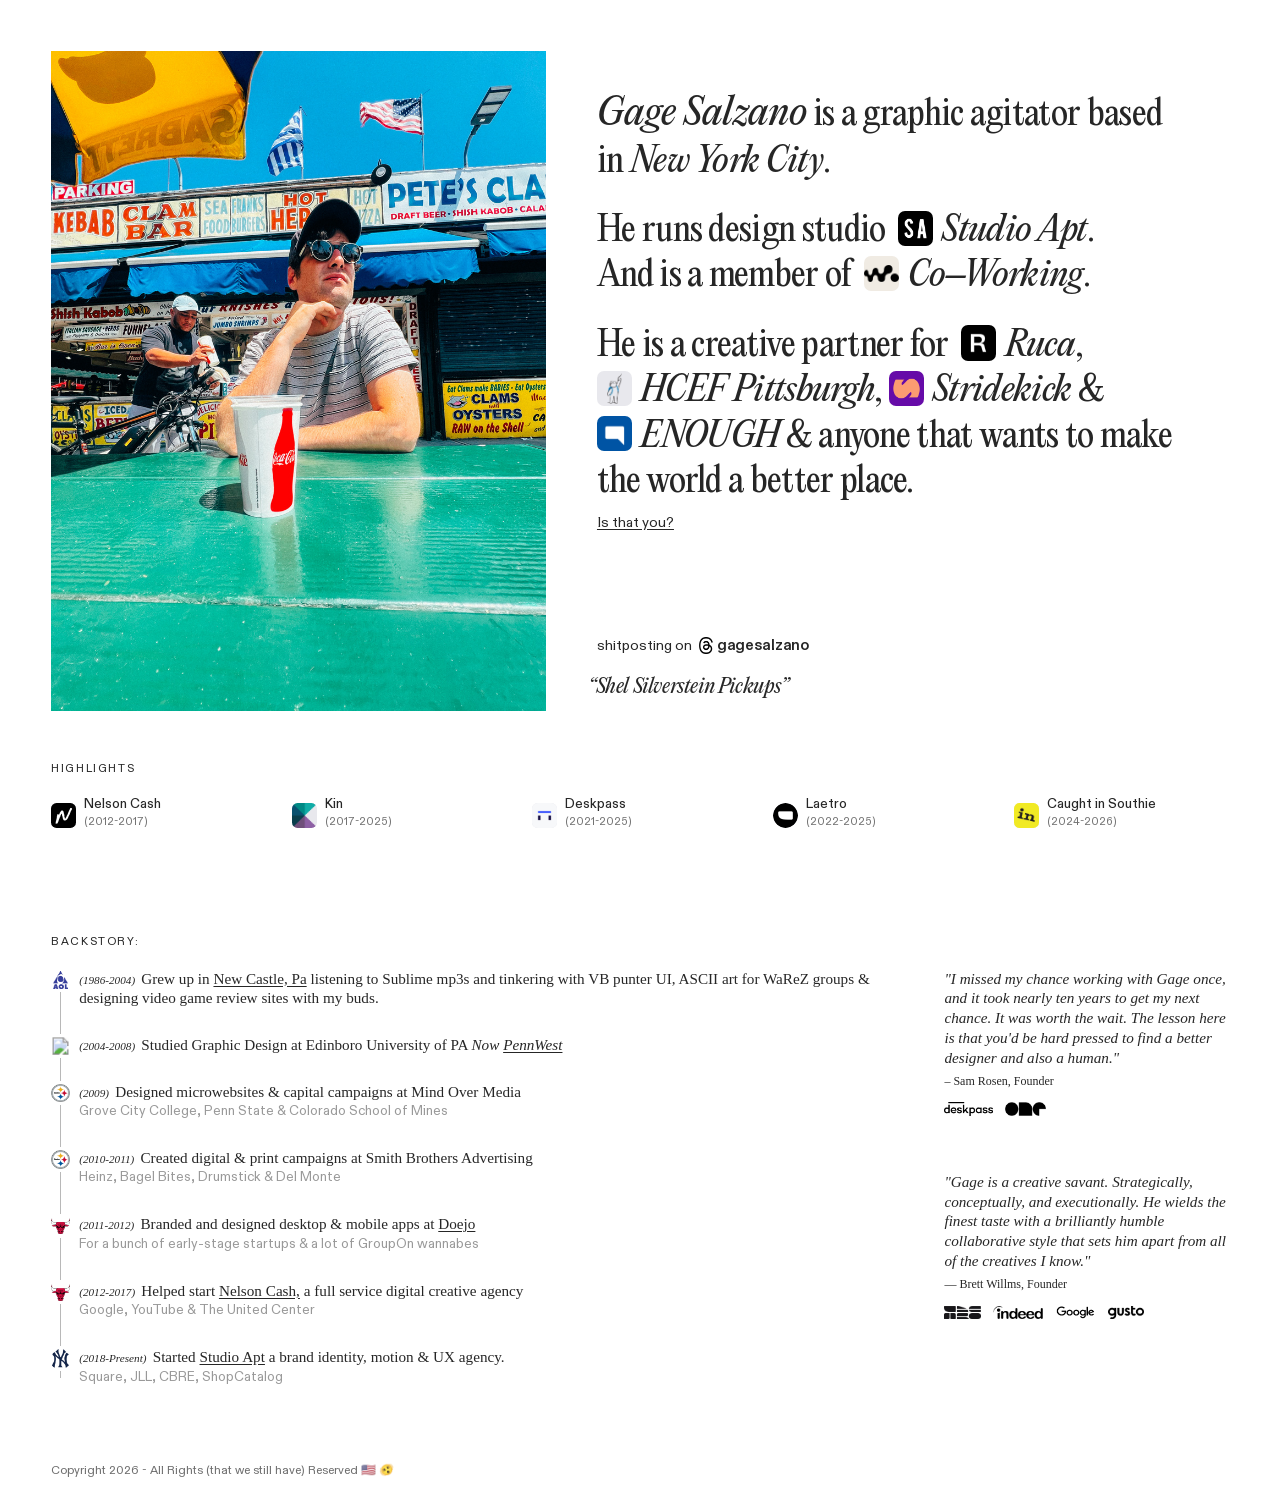
==== commit 817fa16f: "Update Co–Working intro line to "And is a member of". Co-authored-by: Cursor <cursoragent@cursor.com" ====
--- a/index.html
+++ b/index.html
@@ -65,7 +65,7 @@
 <div class="container">
   <section class="intro">
     <div class="intro-header">
-      <p class="intro-lede"><span class="lede-line"><span class="lede-name">Gage Salzano</span> <em class="lede-copy">is a graphic agitator based in</em> <span class="lede-city" id="lede-city" aria-live="polite">New York City</span>.</span><span class="lede-line"><em class="lede-copy">He runs design studio</em> <a class="lede-link" href="https://www.studioapt.co" target="_blank" rel="noopener"><span class="lede-mark"><span class="lede-icon lede-icon--studio" aria-hidden="true"><img src="images/studioapt-mark.png" alt=""></span><span class="lede-title">Studio Apt</span></span></a>.<br><em class="lede-copy">And a member of</em> <a class="lede-link" href="https://coworking.fyi" target="_blank" rel="noopener"><span class="lede-mark"><span class="lede-icon lede-icon--coworking" aria-hidden="true"><img src="images/org-coworking.png?v=3" alt=""></span><span class="lede-title">Co–Working</span></span></a>.</span><span class="lede-line"><em class="lede-copy">He is a creative partner for</em> <a class="lede-link" href="https://www.ruca.co" target="_blank" rel="noopener"><span class="lede-mark"><span class="lede-icon" aria-hidden="true"><img src="images/org-ruca.png" alt=""></span><span class="lede-title">Ruca</span></span></a>, <a class="lede-link" href="https://homelessfund.org" target="_blank" rel="noopener"><span class="lede-mark"><span class="lede-icon lede-icon--hcef" aria-hidden="true"><img src="images/org-hcef.png?v=4" alt=""></span><span class="lede-title">HCEF Pittsburgh</span></span></a>, <a class="lede-link" href="https://www.stridekick.com" target="_blank" rel="noopener"><span class="lede-mark"><span class="lede-icon" aria-hidden="true"><img src="images/org-stridekick.jpg" alt=""></span><span class="lede-title">Stridekick</span></span></a> <em class="lede-copy">&</em> <a class="lede-link" href="https://www.enough2026.org" target="_blank" rel="noopener"><span class="lede-mark"><span class="lede-icon" aria-hidden="true"><img src="images/org-enough.png?v=2" alt=""></span><span class="lede-title">ENOUGH</span></span></a> <em class="lede-copy">& anyone that wants to make the world a better place.</em></span></p>
+      <p class="intro-lede"><span class="lede-line"><span class="lede-name">Gage Salzano</span> <em class="lede-copy">is a graphic agitator based in</em> <span class="lede-city" id="lede-city" aria-live="polite">New York City</span>.</span><span class="lede-line"><em class="lede-copy">He runs design studio</em> <a class="lede-link" href="https://www.studioapt.co" target="_blank" rel="noopener"><span class="lede-mark"><span class="lede-icon lede-icon--studio" aria-hidden="true"><img src="images/studioapt-mark.png" alt=""></span><span class="lede-title">Studio Apt</span></span></a>.<br><em class="lede-copy">And is a member of</em> <a class="lede-link" href="https://coworking.fyi" target="_blank" rel="noopener"><span class="lede-mark"><span class="lede-icon lede-icon--coworking" aria-hidden="true"><img src="images/org-coworking.png?v=3" alt=""></span><span class="lede-title">Co–Working</span></span></a>.</span><span class="lede-line"><em class="lede-copy">He is a creative partner for</em> <a class="lede-link" href="https://www.ruca.co" target="_blank" rel="noopener"><span class="lede-mark"><span class="lede-icon" aria-hidden="true"><img src="images/org-ruca.png" alt=""></span><span class="lede-title">Ruca</span></span></a>, <a class="lede-link" href="https://homelessfund.org" target="_blank" rel="noopener"><span class="lede-mark"><span class="lede-icon lede-icon--hcef" aria-hidden="true"><img src="images/org-hcef.png?v=4" alt=""></span><span class="lede-title">HCEF Pittsburgh</span></span></a>, <a class="lede-link" href="https://www.stridekick.com" target="_blank" rel="noopener"><span class="lede-mark"><span class="lede-icon" aria-hidden="true"><img src="images/org-stridekick.jpg" alt=""></span><span class="lede-title">Stridekick</span></span></a> <em class="lede-copy">&</em> <a class="lede-link" href="https://www.enough2026.org" target="_blank" rel="noopener"><span class="lede-mark"><span class="lede-icon" aria-hidden="true"><img src="images/org-enough.png?v=2" alt=""></span><span class="lede-title">ENOUGH</span></span></a> <em class="lede-copy">& anyone that wants to make the world a better place.</em></span></p>
       <p class="closing-prompt"><a href="mailto:me@gagesalzano.com">Is that you?</a></p>
     </div>
 
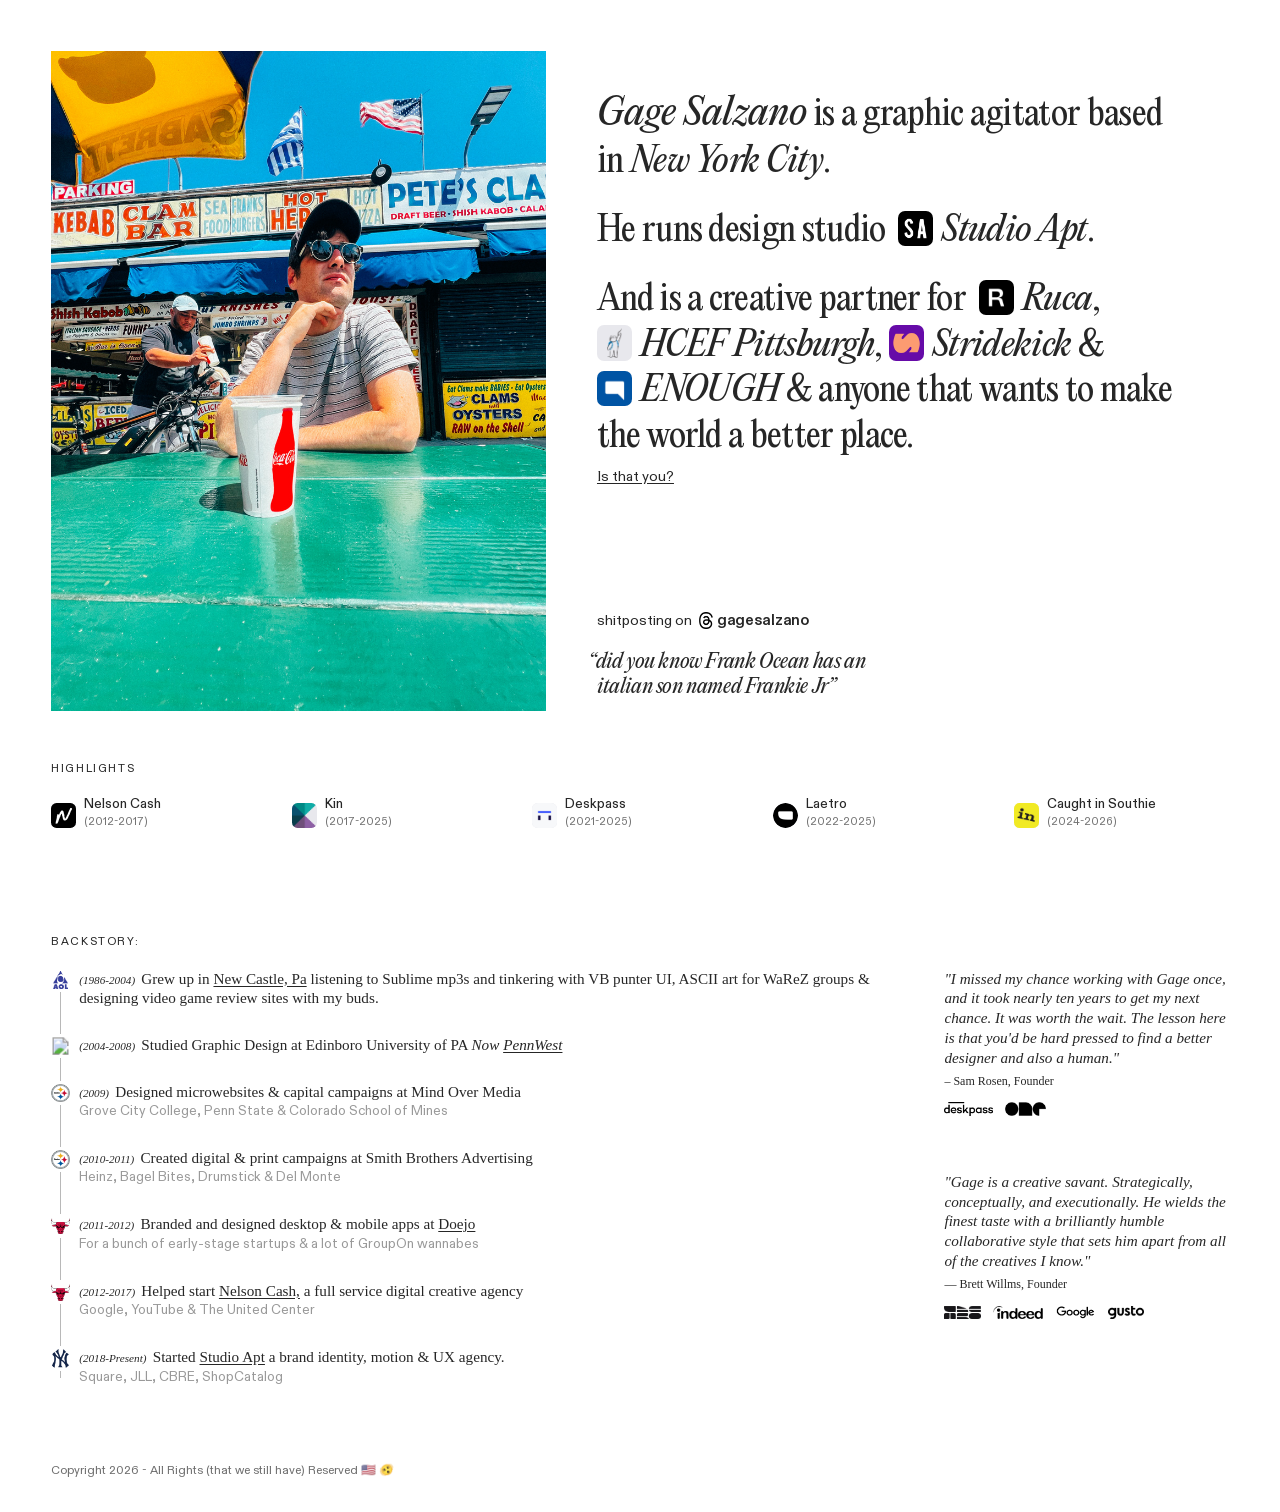
==== commit c22c2075: "Fix Threads carousel captions and refresh intro copy. Parse post caption text for the three latest o" ====
--- a/index.html
+++ b/index.html
@@ -65,7 +65,7 @@
 <div class="container">
   <section class="intro">
     <div class="intro-header">
-      <p class="intro-lede"><span class="lede-line"><span class="lede-name">Gage Salzano</span> <em class="lede-copy">is a graphic agitator based in</em> <span class="lede-city" id="lede-city" aria-live="polite">New York City</span>.</span><span class="lede-line"><em class="lede-copy">He runs design studio</em> <a class="lede-link" href="https://www.studioapt.co" target="_blank" rel="noopener"><span class="lede-mark"><span class="lede-icon lede-icon--studio" aria-hidden="true"><img src="images/studioapt-mark.png" alt=""></span><span class="lede-title">Studio Apt</span></span></a>.<br><em class="lede-copy">And is a member of</em> <a class="lede-link" href="https://coworking.fyi" target="_blank" rel="noopener"><span class="lede-mark"><span class="lede-icon lede-icon--coworking" aria-hidden="true"><img src="images/org-coworking.png?v=3" alt=""></span><span class="lede-title">Co–Working</span></span></a>.</span><span class="lede-line"><em class="lede-copy">He is a creative partner for</em> <a class="lede-link" href="https://www.ruca.co" target="_blank" rel="noopener"><span class="lede-mark"><span class="lede-icon" aria-hidden="true"><img src="images/org-ruca.png" alt=""></span><span class="lede-title">Ruca</span></span></a>, <a class="lede-link" href="https://homelessfund.org" target="_blank" rel="noopener"><span class="lede-mark"><span class="lede-icon lede-icon--hcef" aria-hidden="true"><img src="images/org-hcef.png?v=4" alt=""></span><span class="lede-title">HCEF Pittsburgh</span></span></a>, <a class="lede-link" href="https://www.stridekick.com" target="_blank" rel="noopener"><span class="lede-mark"><span class="lede-icon" aria-hidden="true"><img src="images/org-stridekick.jpg" alt=""></span><span class="lede-title">Stridekick</span></span></a> <em class="lede-copy">&</em> <a class="lede-link" href="https://www.enough2026.org" target="_blank" rel="noopener"><span class="lede-mark"><span class="lede-icon" aria-hidden="true"><img src="images/org-enough.png?v=2" alt=""></span><span class="lede-title">ENOUGH</span></span></a> <em class="lede-copy">& anyone that wants to make the world a better place.</em></span></p>
+      <p class="intro-lede"><span class="lede-line"><span class="lede-name">Gage Salzano</span> <em class="lede-copy">is a graphic agitator based in</em> <span class="lede-city" id="lede-city" aria-live="polite">New York City</span>.</span><span class="lede-line"><em class="lede-copy">He runs design studio</em> <a class="lede-link" href="https://www.studioapt.co" target="_blank" rel="noopener"><span class="lede-mark"><span class="lede-icon lede-icon--studio" aria-hidden="true"><img src="images/studioapt-mark.png" alt=""></span><span class="lede-title">Studio Apt</span></span></a>.</span><span class="lede-line"><em class="lede-copy">And is a creative partner for</em> <a class="lede-link" href="https://www.ruca.co" target="_blank" rel="noopener"><span class="lede-mark"><span class="lede-icon" aria-hidden="true"><img src="images/org-ruca.png" alt=""></span><span class="lede-title">Ruca</span></span></a>, <a class="lede-link" href="https://homelessfund.org" target="_blank" rel="noopener"><span class="lede-mark"><span class="lede-icon lede-icon--hcef" aria-hidden="true"><img src="images/org-hcef.png?v=4" alt=""></span><span class="lede-title">HCEF Pittsburgh</span></span></a>, <a class="lede-link" href="https://www.stridekick.com" target="_blank" rel="noopener"><span class="lede-mark"><span class="lede-icon" aria-hidden="true"><img src="images/org-stridekick.jpg" alt=""></span><span class="lede-title">Stridekick</span></span></a> <em class="lede-copy">&</em> <a class="lede-link" href="https://www.enough2026.org" target="_blank" rel="noopener"><span class="lede-mark"><span class="lede-icon" aria-hidden="true"><img src="images/org-enough.png?v=2" alt=""></span><span class="lede-title">ENOUGH</span></span></a> <em class="lede-copy">& anyone that wants to make the world a better place.</em></span></p>
       <p class="closing-prompt"><a href="mailto:me@gagesalzano.com">Is that you?</a></p>
     </div>
 
@@ -88,7 +88,7 @@
       </figure>
     </aside>
 
-    <a class="threads-post" id="threads-post" href="https://www.threads.com/@gagesalzano/post/DcQwWGxHKBl" target="_blank" rel="noopener">
+    <a class="threads-post" id="threads-post" href="https://www.threads.com/@gagesalzano/post/Dfr1pQ-ICdZ" target="_blank" rel="noopener">
       <span class="threads-label">
         <span class="threads-byline">shitposting on</span>
         <span class="threads-meta">
@@ -96,7 +96,7 @@
           <span class="threads-handle">gagesalzano</span>
         </span>
       </span>
-      <span class="threads-quote" id="threads-quote"><span class="hang">“</span><span class="threads-quote-text" aria-live="polite">Shel Silverstein Pickups</span>”</span>
+      <span class="threads-quote" id="threads-quote"><span class="hang">“</span><span class="threads-quote-text" aria-live="polite">did you know Frank Ocean has an italian son named Frankie Jr</span>”</span>
     </a>
   </section>
 
@@ -292,6 +292,13 @@
     .then(function (data) {
       var posts = data.posts || (data.text && data.url ? [{ text: data.text, url: data.url }] : []);
       if (!posts.length) return;
+
+      posts = posts
+        .slice()
+        .sort(function (a, b) {
+          return (b.takenAt || 0) - (a.takenAt || 0);
+        })
+        .slice(0, 3);
 
       function showPost(index) {
         var post = posts[index];
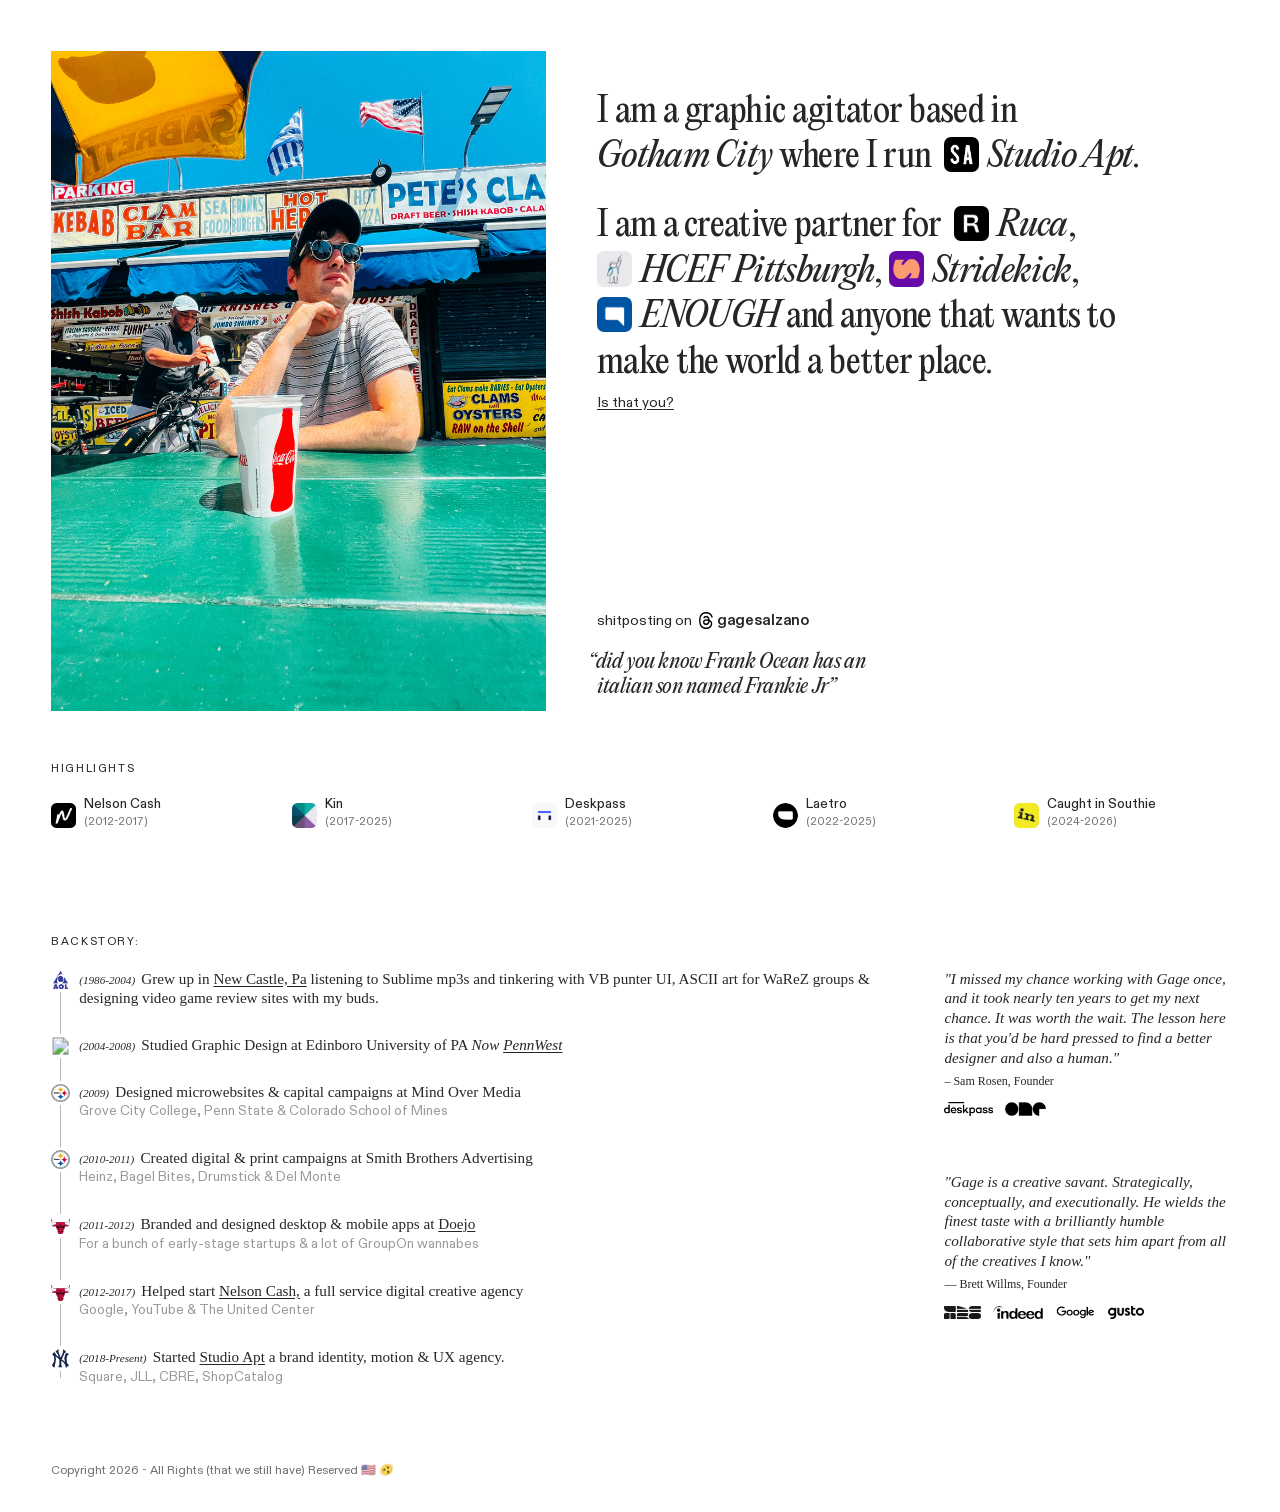
==== commit 2f91015e: "Rewrite intro lede in first person with static Gotham City. Remove rotating city nicknames and combi" ====
--- a/index.html
+++ b/index.html
@@ -65,7 +65,7 @@
 <div class="container">
   <section class="intro">
     <div class="intro-header">
-      <p class="intro-lede"><span class="lede-line"><span class="lede-name">Gage Salzano</span> <em class="lede-copy">is a graphic agitator based in</em> <span class="lede-city" id="lede-city" aria-live="polite">New York City</span>.</span><span class="lede-line"><em class="lede-copy">He runs design studio</em> <a class="lede-link" href="https://www.studioapt.co" target="_blank" rel="noopener"><span class="lede-mark"><span class="lede-icon lede-icon--studio" aria-hidden="true"><img src="images/studioapt-mark.png" alt=""></span><span class="lede-title">Studio Apt</span></span></a>.</span><span class="lede-line"><em class="lede-copy">And is a creative partner for</em> <a class="lede-link" href="https://www.ruca.co" target="_blank" rel="noopener"><span class="lede-mark"><span class="lede-icon" aria-hidden="true"><img src="images/org-ruca.png" alt=""></span><span class="lede-title">Ruca</span></span></a>, <a class="lede-link" href="https://homelessfund.org" target="_blank" rel="noopener"><span class="lede-mark"><span class="lede-icon lede-icon--hcef" aria-hidden="true"><img src="images/org-hcef.png?v=4" alt=""></span><span class="lede-title">HCEF Pittsburgh</span></span></a>, <a class="lede-link" href="https://www.stridekick.com" target="_blank" rel="noopener"><span class="lede-mark"><span class="lede-icon" aria-hidden="true"><img src="images/org-stridekick.jpg" alt=""></span><span class="lede-title">Stridekick</span></span></a> <em class="lede-copy">&</em> <a class="lede-link" href="https://www.enough2026.org" target="_blank" rel="noopener"><span class="lede-mark"><span class="lede-icon" aria-hidden="true"><img src="images/org-enough.png?v=2" alt=""></span><span class="lede-title">ENOUGH</span></span></a> <em class="lede-copy">& anyone that wants to make the world a better place.</em></span></p>
+      <p class="intro-lede"><span class="lede-line"><em class="lede-copy">I am a graphic agitator based in</em> <span class="lede-city">Gotham City</span> <em class="lede-copy">where I run</em> <a class="lede-link" href="https://www.studioapt.co" target="_blank" rel="noopener"><span class="lede-mark"><span class="lede-icon lede-icon--studio" aria-hidden="true"><img src="images/studioapt-mark.png" alt=""></span><span class="lede-title">Studio Apt</span></span></a>.</span><span class="lede-line"><em class="lede-copy">I am a creative partner for</em> <a class="lede-link" href="https://www.ruca.co" target="_blank" rel="noopener"><span class="lede-mark"><span class="lede-icon" aria-hidden="true"><img src="images/org-ruca.png" alt=""></span><span class="lede-title">Ruca</span></span></a>, <a class="lede-link" href="https://homelessfund.org" target="_blank" rel="noopener"><span class="lede-mark"><span class="lede-icon lede-icon--hcef" aria-hidden="true"><img src="images/org-hcef.png?v=4" alt=""></span><span class="lede-title">HCEF Pittsburgh</span></span></a>, <a class="lede-link" href="https://www.stridekick.com" target="_blank" rel="noopener"><span class="lede-mark"><span class="lede-icon" aria-hidden="true"><img src="images/org-stridekick.jpg" alt=""></span><span class="lede-title">Stridekick</span></span></a>, <a class="lede-link" href="https://www.enough2026.org" target="_blank" rel="noopener"><span class="lede-mark"><span class="lede-icon" aria-hidden="true"><img src="images/org-enough.png?v=2" alt=""></span><span class="lede-title">ENOUGH</span></span></a> <em class="lede-copy">and anyone that wants to make the world a better place.</em></span></p>
       <p class="closing-prompt"><a href="mailto:me@gagesalzano.com">Is that you?</a></p>
     </div>
 
@@ -321,28 +321,6 @@
       /* Keep the static fallback quote if the API is unavailable. */
     });
 })();
-
-(function () {
-  var cityEl = document.getElementById("lede-city");
-  if (!cityEl) return;
-
-  var cities = [
-    "New York City",
-    "The Big Apple",
-    "Gotham",
-    "The City That Never Sleeps",
-    "The City So Nice They Named It Twice",
-    "The Concrete Jungle"
-  ];
-  var index = 0;
-
-  if (window.matchMedia("(prefers-reduced-motion: reduce)").matches) return;
-
-  setInterval(function () {
-    index = (index + 1) % cities.length;
-    cityEl.textContent = cities[index];
-  }, 2800);
-})();
 </script>
 
 </body>
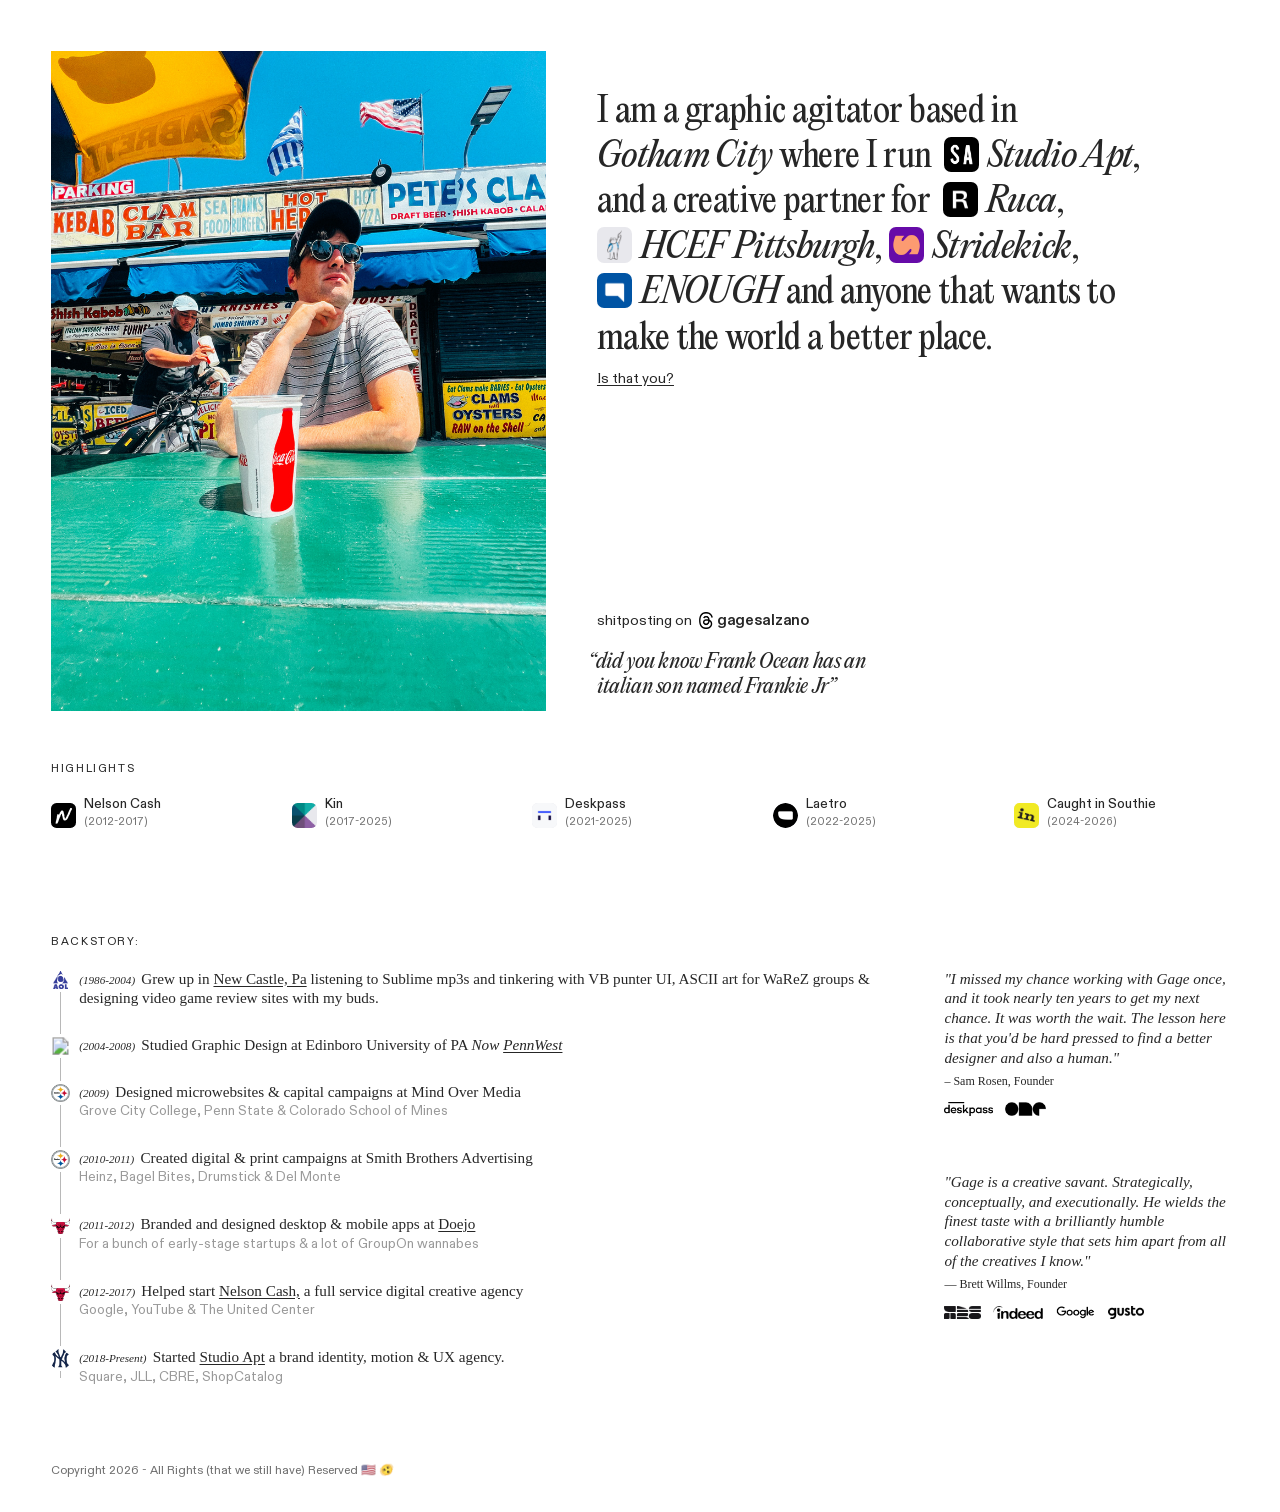
==== commit 24507b6c: "Join intro lede into one sentence after Studio Apt. Co-authored-by: Cursor <cursoragent@cursor.com>" ====
--- a/index.html
+++ b/index.html
@@ -65,7 +65,7 @@
 <div class="container">
   <section class="intro">
     <div class="intro-header">
-      <p class="intro-lede"><span class="lede-line"><em class="lede-copy">I am a graphic agitator based in</em> <span class="lede-city">Gotham City</span> <em class="lede-copy">where I run</em> <a class="lede-link" href="https://www.studioapt.co" target="_blank" rel="noopener"><span class="lede-mark"><span class="lede-icon lede-icon--studio" aria-hidden="true"><img src="images/studioapt-mark.png" alt=""></span><span class="lede-title">Studio Apt</span></span></a>.</span><span class="lede-line"><em class="lede-copy">I am a creative partner for</em> <a class="lede-link" href="https://www.ruca.co" target="_blank" rel="noopener"><span class="lede-mark"><span class="lede-icon" aria-hidden="true"><img src="images/org-ruca.png" alt=""></span><span class="lede-title">Ruca</span></span></a>, <a class="lede-link" href="https://homelessfund.org" target="_blank" rel="noopener"><span class="lede-mark"><span class="lede-icon lede-icon--hcef" aria-hidden="true"><img src="images/org-hcef.png?v=4" alt=""></span><span class="lede-title">HCEF Pittsburgh</span></span></a>, <a class="lede-link" href="https://www.stridekick.com" target="_blank" rel="noopener"><span class="lede-mark"><span class="lede-icon" aria-hidden="true"><img src="images/org-stridekick.jpg" alt=""></span><span class="lede-title">Stridekick</span></span></a>, <a class="lede-link" href="https://www.enough2026.org" target="_blank" rel="noopener"><span class="lede-mark"><span class="lede-icon" aria-hidden="true"><img src="images/org-enough.png?v=2" alt=""></span><span class="lede-title">ENOUGH</span></span></a> <em class="lede-copy">and anyone that wants to make the world a better place.</em></span></p>
+      <p class="intro-lede"><span class="lede-line"><em class="lede-copy">I am a graphic agitator based in</em> <span class="lede-city">Gotham City</span> <em class="lede-copy">where I run</em> <a class="lede-link" href="https://www.studioapt.co" target="_blank" rel="noopener"><span class="lede-mark"><span class="lede-icon lede-icon--studio" aria-hidden="true"><img src="images/studioapt-mark.png" alt=""></span><span class="lede-title">Studio Apt</span></span></a><em class="lede-copy">, and a creative partner for</em> <a class="lede-link" href="https://www.ruca.co" target="_blank" rel="noopener"><span class="lede-mark"><span class="lede-icon" aria-hidden="true"><img src="images/org-ruca.png" alt=""></span><span class="lede-title">Ruca</span></span></a>, <a class="lede-link" href="https://homelessfund.org" target="_blank" rel="noopener"><span class="lede-mark"><span class="lede-icon lede-icon--hcef" aria-hidden="true"><img src="images/org-hcef.png?v=4" alt=""></span><span class="lede-title">HCEF Pittsburgh</span></span></a>, <a class="lede-link" href="https://www.stridekick.com" target="_blank" rel="noopener"><span class="lede-mark"><span class="lede-icon" aria-hidden="true"><img src="images/org-stridekick.jpg" alt=""></span><span class="lede-title">Stridekick</span></span></a>, <a class="lede-link" href="https://www.enough2026.org" target="_blank" rel="noopener"><span class="lede-mark"><span class="lede-icon" aria-hidden="true"><img src="images/org-enough.png?v=2" alt=""></span><span class="lede-title">ENOUGH</span></span></a> <em class="lede-copy">and anyone that wants to make the world a better place.</em></span></p>
       <p class="closing-prompt"><a href="mailto:me@gagesalzano.com">Is that you?</a></p>
     </div>
 
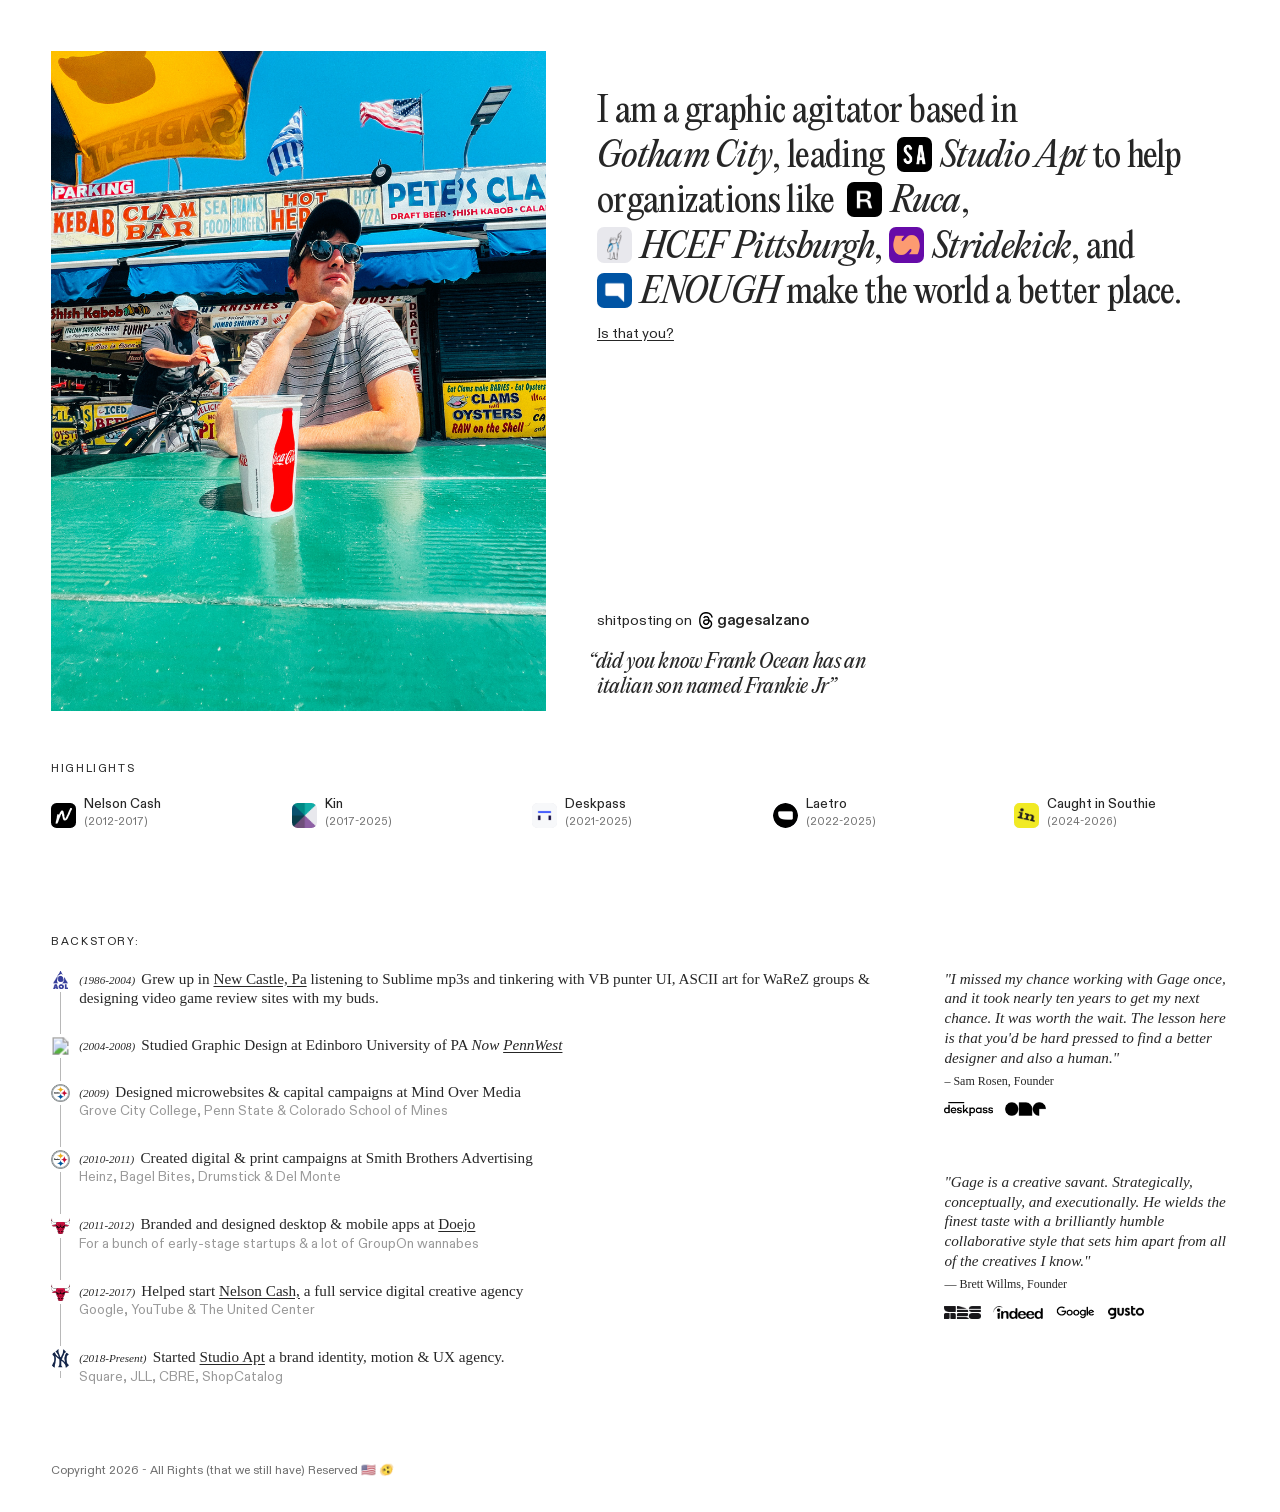
==== commit 53c7111d: "Rephrase intro lede around leading Studio Apt and partner orgs. Co-authored-by: Cursor <cursoragent@" ====
--- a/index.html
+++ b/index.html
@@ -65,7 +65,7 @@
 <div class="container">
   <section class="intro">
     <div class="intro-header">
-      <p class="intro-lede"><span class="lede-line"><em class="lede-copy">I am a graphic agitator based in</em> <span class="lede-city">Gotham City</span> <em class="lede-copy">where I run</em> <a class="lede-link" href="https://www.studioapt.co" target="_blank" rel="noopener"><span class="lede-mark"><span class="lede-icon lede-icon--studio" aria-hidden="true"><img src="images/studioapt-mark.png" alt=""></span><span class="lede-title">Studio Apt</span></span></a><em class="lede-copy">, and a creative partner for</em> <a class="lede-link" href="https://www.ruca.co" target="_blank" rel="noopener"><span class="lede-mark"><span class="lede-icon" aria-hidden="true"><img src="images/org-ruca.png" alt=""></span><span class="lede-title">Ruca</span></span></a>, <a class="lede-link" href="https://homelessfund.org" target="_blank" rel="noopener"><span class="lede-mark"><span class="lede-icon lede-icon--hcef" aria-hidden="true"><img src="images/org-hcef.png?v=4" alt=""></span><span class="lede-title">HCEF Pittsburgh</span></span></a>, <a class="lede-link" href="https://www.stridekick.com" target="_blank" rel="noopener"><span class="lede-mark"><span class="lede-icon" aria-hidden="true"><img src="images/org-stridekick.jpg" alt=""></span><span class="lede-title">Stridekick</span></span></a>, <a class="lede-link" href="https://www.enough2026.org" target="_blank" rel="noopener"><span class="lede-mark"><span class="lede-icon" aria-hidden="true"><img src="images/org-enough.png?v=2" alt=""></span><span class="lede-title">ENOUGH</span></span></a> <em class="lede-copy">and anyone that wants to make the world a better place.</em></span></p>
+      <p class="intro-lede"><span class="lede-line"><em class="lede-copy">I am a graphic agitator based in</em> <span class="lede-city">Gotham City</span><em class="lede-copy">, leading</em> <a class="lede-link" href="https://www.studioapt.co" target="_blank" rel="noopener"><span class="lede-mark"><span class="lede-icon lede-icon--studio" aria-hidden="true"><img src="images/studioapt-mark.png" alt=""></span><span class="lede-title">Studio Apt</span></span></a> <em class="lede-copy">to help organizations like</em> <a class="lede-link" href="https://www.ruca.co" target="_blank" rel="noopener"><span class="lede-mark"><span class="lede-icon" aria-hidden="true"><img src="images/org-ruca.png" alt=""></span><span class="lede-title">Ruca</span></span></a>, <a class="lede-link" href="https://homelessfund.org" target="_blank" rel="noopener"><span class="lede-mark"><span class="lede-icon lede-icon--hcef" aria-hidden="true"><img src="images/org-hcef.png?v=4" alt=""></span><span class="lede-title">HCEF Pittsburgh</span></span></a>, <a class="lede-link" href="https://www.stridekick.com" target="_blank" rel="noopener"><span class="lede-mark"><span class="lede-icon" aria-hidden="true"><img src="images/org-stridekick.jpg" alt=""></span><span class="lede-title">Stridekick</span></span></a>, <em class="lede-copy">and</em> <a class="lede-link" href="https://www.enough2026.org" target="_blank" rel="noopener"><span class="lede-mark"><span class="lede-icon" aria-hidden="true"><img src="images/org-enough.png?v=2" alt=""></span><span class="lede-title">ENOUGH</span></span></a> <em class="lede-copy">make the world a better place.</em></span></p>
       <p class="closing-prompt"><a href="mailto:me@gagesalzano.com">Is that you?</a></p>
     </div>
 
